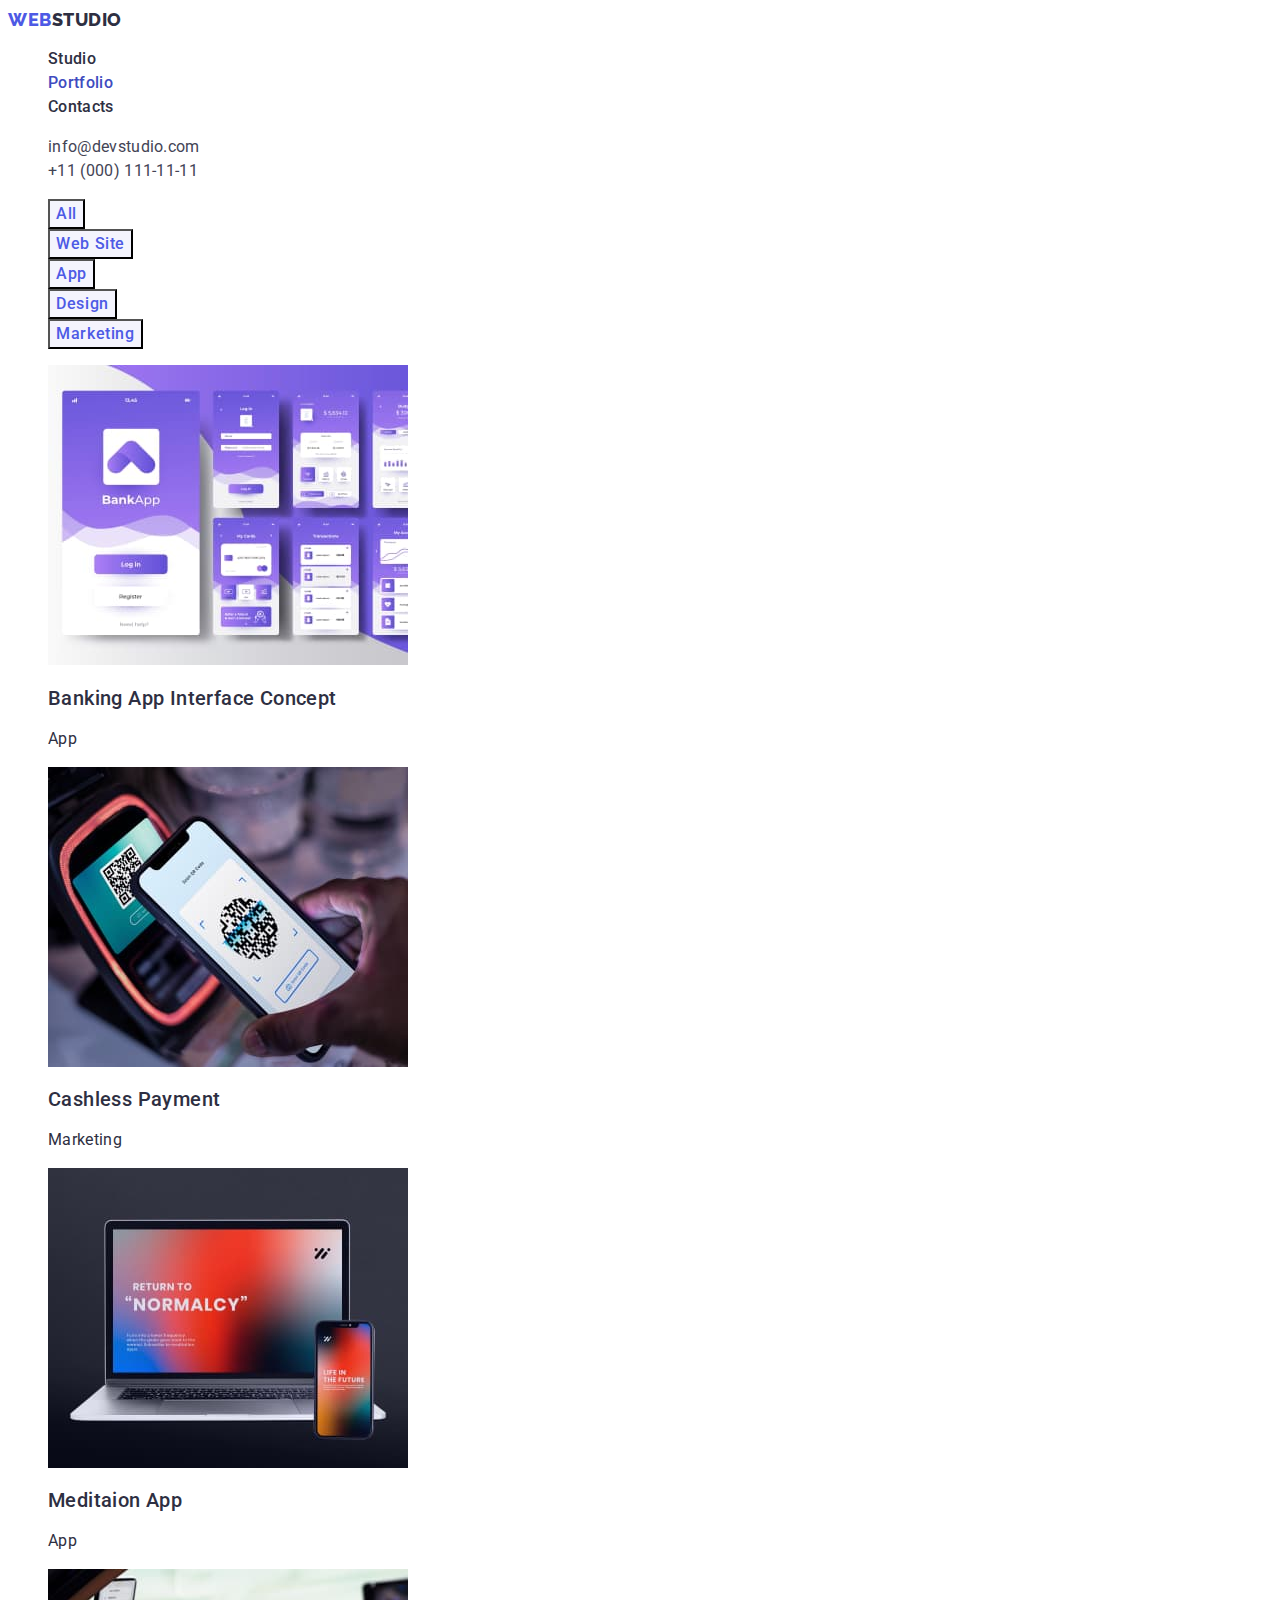
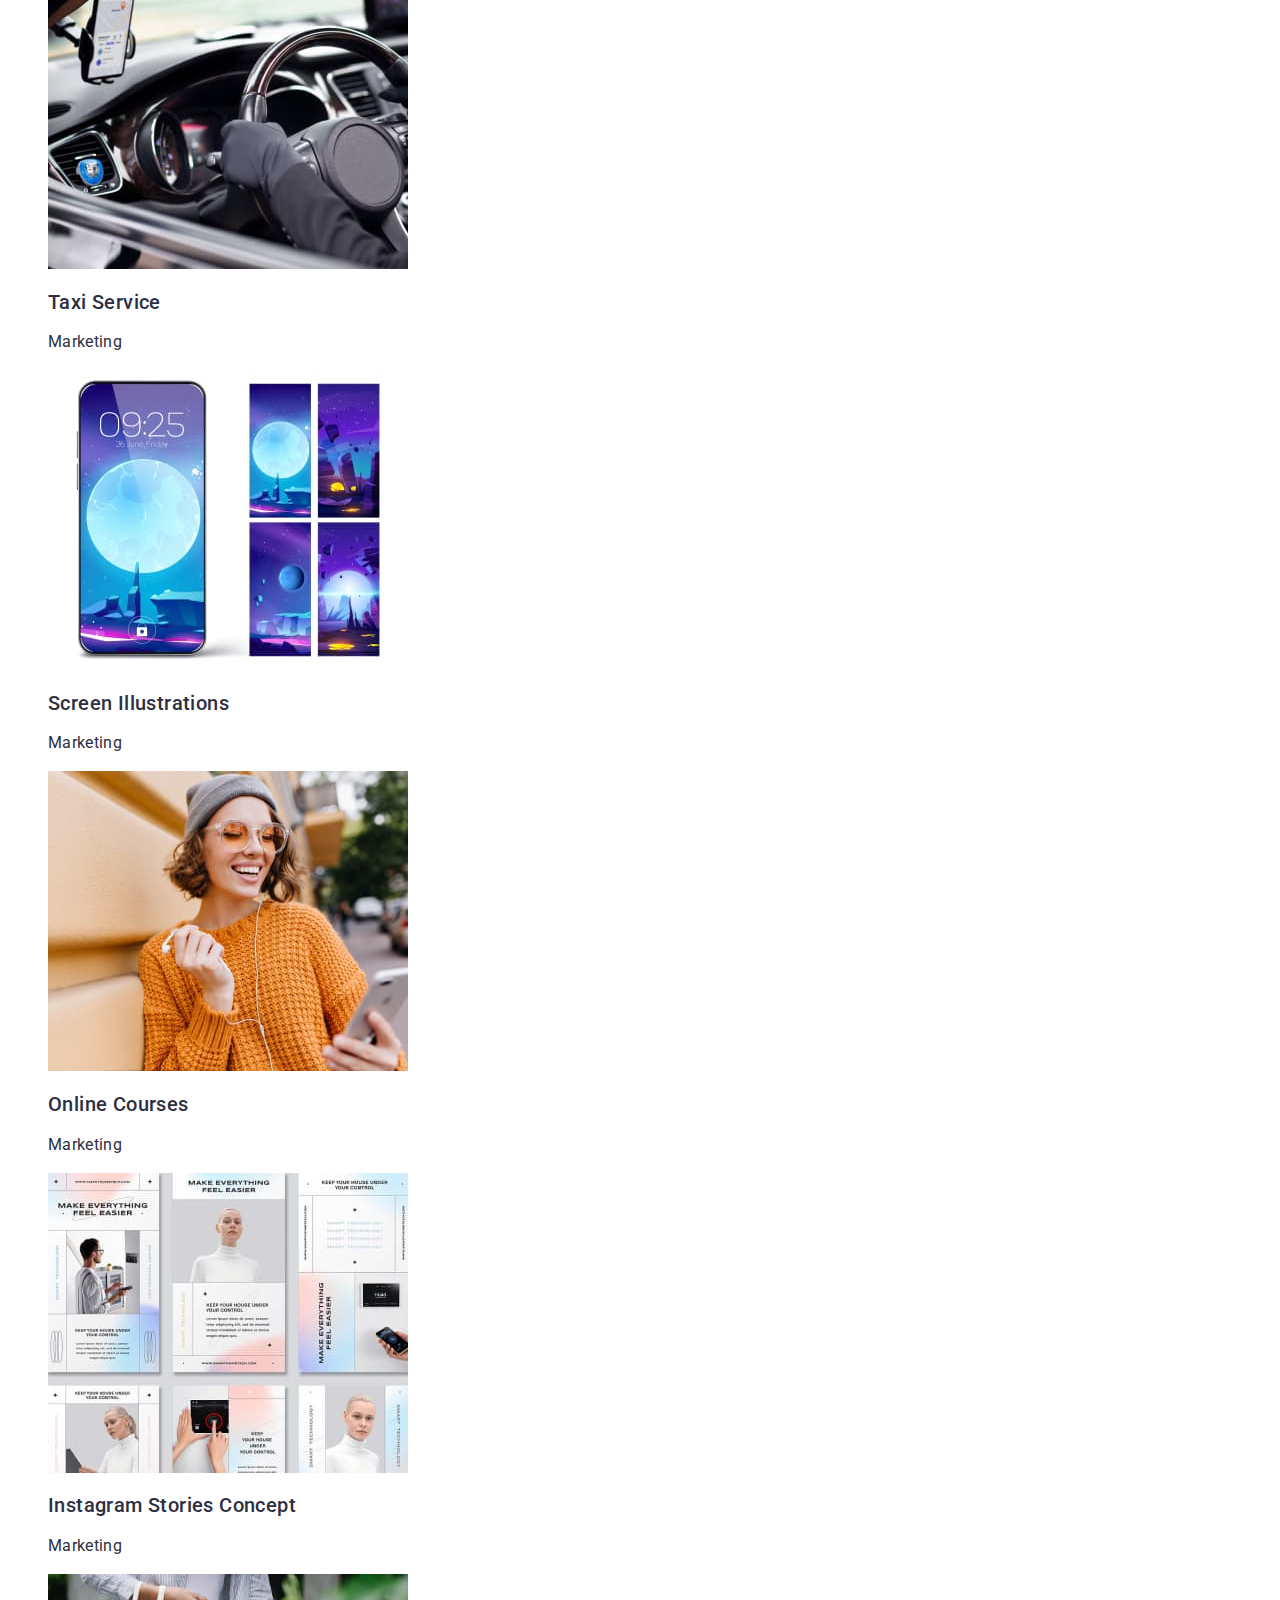
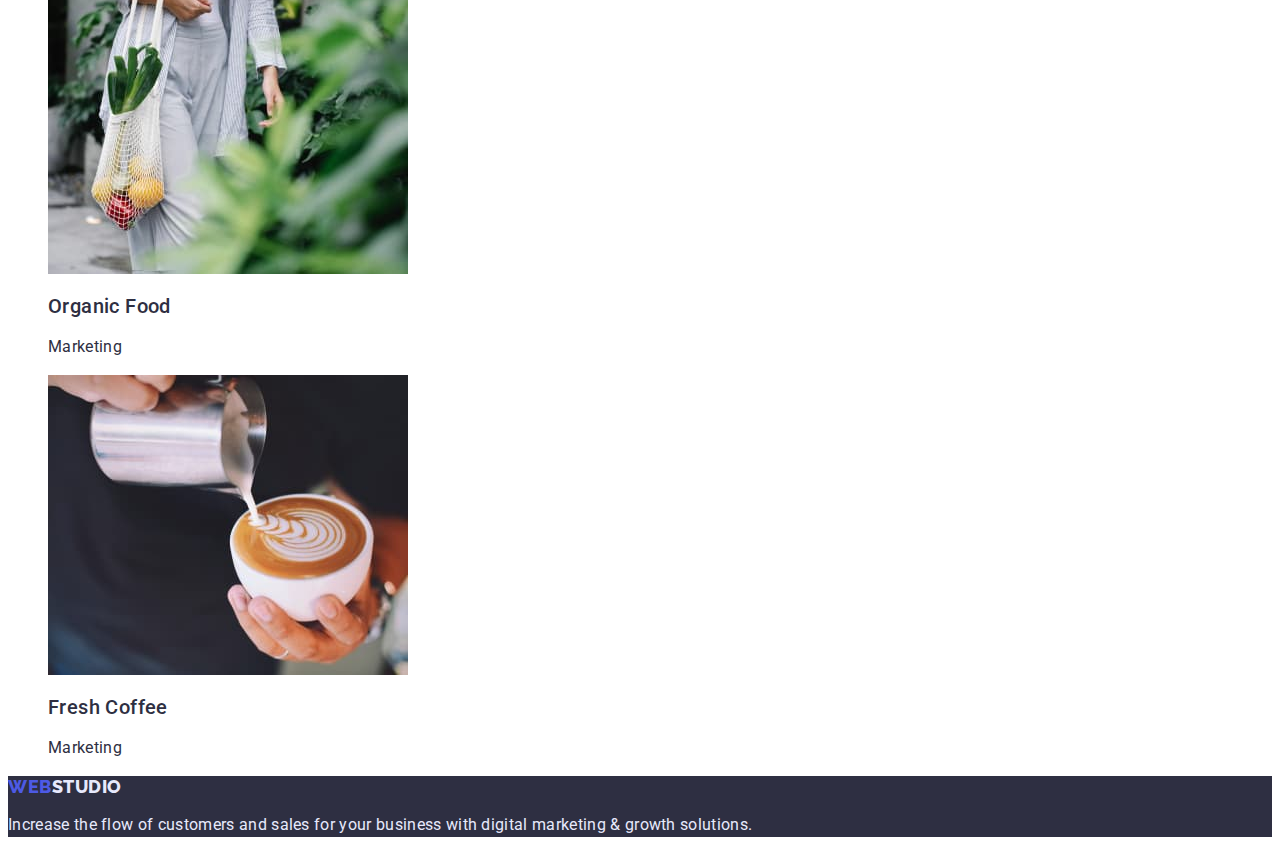
==== portfolio.html @ 44d32ed1 "Initial commit" ====
<!DOCTYPE html>
<html lang="en">
  <head>
    <meta charset="UTF-8" />
    <meta http-equiv="X-UA-Compatible" content="IE=edge" />
    <meta name="viewport" content="width=device-width, initial-scale=1.0" />
    <title>Portfolio</title>
    <link rel="preconnect" href="https://fonts.googleapis.com" />
    <link rel="preconnect" href="https://fonts.gstatic.com" crossorigin />
    <link
      href="https://fonts.googleapis.com/css2?family=Raleway:wght@800&family=Roboto:wght@400;500;700;900&display=swap"
      rel="stylesheet"
    />
    <link rel="stylesheet" href="./css/styles.css" />
  </head>
  <body>
    <header>
      <nav class="nav">
        <a href="./index.html" class="nav-logo"><span>Web</span>Studio</a>
        <ul class="list">
          <li>
            <a href="./index.html" class="nav-link">Studio</a>
          </li>
          <li>
            <a href="./portfolio.html" class="nav-link current">Portfolio</a>
          </li>
          <li>
            <a href="" class="nav-link">Contacts</a>
          </li>
        </ul>
      </nav>
      <address class="adress">
        <ul class="list">
          <li>
            <a href="mailto:info@devstudio.com" class="adress-link"
              >info@devstudio.com</a
            >
          </li>
          <li>
            <a href="tel:+110001111111" class="adress-link"
              >+11 (000) 111-11-11</a
            >
          </li>
        </ul>
      </address>
    </header>
    <main>
      <section class="section">
        <h1 class="visually-hidden">Work examples</h1>
        <ul class="list">
          <li>
            <button type="button" class="filter-btn">All</button>
          </li>
          <li>
            <button type="button" class="filter-btn">Web Site</button>
          </li>
          <li>
            <button type="button" class="filter-btn">App</button>
          </li>
          <li>
            <button type="button" class="filter-btn">Design</button>
          </li>
          <li>
            <button type="button" class="filter-btn">Marketing</button>
          </li>
        </ul>
        <ul class="list">
          <li>
            <img
              src="./images/img-one.jpg"
              alt="Banking App Interface Concept"
              width="360"
              height="300"
            />
            <h2 class="title">Banking App Interface Concept</h2>
            <p class="text">App</p>
          </li>
          <li>
            <img
              src="./images/img-two.jpg"
              alt="Cashless Payment"
              width="360"
              height="300"
            />
            <h2 class="title">Cashless Payment</h2>
            <p class="text">Marketing</p>
          </li>
          <li>
            <img
              src="./images/img-three.jpg"
              alt="Meditaion App"
              width="360"
              height="300"
            />
            <h2 class="title">Meditaion App</h2>
            <p class="text">App</p>
          </li>
          <li>
            <img
              src="./images/img-four.jpg"
              alt="Taxi Service"
              width="360"
              height="300"
            />
            <h2 class="title">Taxi Service</h2>
            <p class="text">Marketing</p>
          </li>
          <li>
            <img
              src="./images/img-five.jpg"
              alt="Screen Illustrations"
              width="360"
              height="300"
            />
            <h2 class="title">Screen Illustrations</h2>
            <p class="text">Marketing</p>
          </li>
          <li>
            <img
              src="./images/img-six.jpg"
              alt="Online Courses"
              width="360"
              height="300"
            />
            <h2 class="title">Online Courses</h2>
            <p class="text">Marketing</p>
          </li>
          <li>
            <img
              src="./images/img-seven.jpg"
              alt="Instagram Stories Concept"
              width="360"
              height="300"
            />
            <h2 class="title">Instagram Stories Concept</h2>
            <p class="text">Marketing</p>
          </li>
          <li>
            <img
              src="./images/img-eight.jpg"
              alt="Organic Food"
              width="360"
              height="300"
            />
            <h2 class="title">Organic Food</h2>
            <p class="text">Marketing</p>
          </li>
          <li>
            <img
              src="./images/img-nine.jpg"
              alt="Fresh Coffee"
              width="360"
              height="300"
            />
            <h2 class="title">Fresh Coffee</h2>
            <p class="text">Marketing</p>
          </li>
        </ul>
      </section>
    </main>
    <footer class="footer">
      <a href="./index.html" class="footer-logo"><span>Web</span>Studio</a>
      <p class="footer-text">
        Increase the flow of customers and sales for your business with digital
        marketing & growth solutions.
      </p>
    </footer>
  </body>
</html>
---- css/styles.css ----
/* Portfolio */


:root {
    --primary-text-color: #2E2F42;
    --secondary-text-color:#434455;
    --active-color: #404BBF; 
    --bg-btn-color: #4D5AE5;
    --bg-pages-color: #FFFFFF;
    --section-color: #2E2F42;
    --secondary-section-color: #F4F4FD;
    --footer-text-color:#E7E9FC;
    --btn-text-color:#FFFFFF;
    --hero-text-color: #FFFFFF;
    --btns-bg-color: #F4F4FD;
}

body {
    background-color: #ffffff;
    color: var(--primary-text-color);
    font-family: 'Roboto', sans-serif;
}

.list {
    list-style: none;
}

/* Site nav */
.nav-logo {
    color: var(--primary-text-color);
    font-family: 'Raleway', sans-serif, cursive;
    font-weight: 800;
    font-size: 18px;
    line-height: 1.3;
    letter-spacing: 0.03em;
    text-transform: uppercase;
    text-decoration: none;
}
.nav-logo span {
    color: var(--bg-btn-color);
}

.nav-link {
    color: var(--primary-text-color);
    font-weight: 500;
    font-size: 16px;
    line-height: 1.5;
    letter-spacing: 0.02em;
    text-decoration: none;
    }

.nav-link:hover,
.nav-link:focus,
.nav-link.current {
  color: var(--active-color);
}

.adress {
    font-style: normal;
}
.adress-link {
    color: var(--secondary-text-color);
    font-size: 16px;
    line-height: 1.5;
    letter-spacing: 0.02em;
    text-decoration: none;
}
.adress-link:hover,
.adress-link:focus {
    color: var(--active-color);
}

.visually-hidden {
   position: absolute;
   white-space: nowrap;
   width: 1px;
   height: 1px;
   overflow: hidden;
   border: 0;
   padding: 0;
   clip: rect(0 0 0 0);
   clip-path: inset(50%);
   margin: -1px;
}
/* Buttons */


.filter-btn {
    background: var(--btns-bg-color);
    font-family: inherit;
    font-weight: 500;
    font-size: 16px;
    line-height: 1.5;
    letter-spacing: 0.04em;
}

.section .filter-btn {
    color: var(--bg-btn-color);
    cursor: pointer;
}
.filter-btn:hover,
.filter-btn:focus {
    color: var(--bg-pages-color);
    background-color: var(--active-color);
}

/* Examples */
.text {
    font-size: 16px;
    line-height: 1.5;
    letter-spacing: 0.02em;
}


.section .title {
    color: var(--primary-text-color); 
    font-weight: 500;
    font-size: 20px;
    line-height: 1.2;
    letter-spacing: 0.02em;
}

/* Footer */
.footer {
    background: var(--primary-text-color);
}
.footer-text {
    color: var(--footer-text-color);
    font-size: 16px;
    line-height: 1.5;
    letter-spacing: 0.02em;
}
.footer-logo {
    color: var(--footer-text-color);
    font-family: 'Raleway', sans-serif, cursive;
    font-weight: 800;
    font-size: 18px;
    line-height: 1.17;
    letter-spacing: 0.03em;
    text-transform: uppercase;
    text-decoration: none;
}
.footer-logo span {
    color: var(--bg-btn-color);
}

/* Studio Page */

.hero {
    background: var(--primary-text-color);
}
.hero-title {
    color: var(--hero-text-color);
    font-size: 56px;
    line-height: 1.07;
    text-align: center;
    letter-spacing: 0.02em;
}
.hero-btn {
    cursor: pointer;
    color: var(--btn-text-color);
    background: var(--bg-btn-color);
    font-family: inherit;
    font-weight: 500;
    font-size: 16px;
    line-height: 1.5;
    letter-spacing: 0.04em;
}
.hero-btn:hover,
.hero-btn:focus {
    color: var(--btn-text-color);
    background: var(--active-color);
}
.advantages-title {
    color: var(--primary-text-color);
    font-weight: 500;
    font-size: 20px;
     line-height: 1.2;
    letter-spacing: 0.02em;
}
.advantages-text {
    color: var(--secondary-text-color);
    font-size: 16px;
    line-height: 1.5;
    letter-spacing: 0.02em;
}
.examples-title {
    color: var(--primary-text-color);
    font-weight: 700;
    font-size: 36px;
    line-height: 1.1;
    text-align: center;
    text-transform: capitalize;
    letter-spacing: 0.02em;
}

.team {
    color: var(--primary-text-color);
    background: var(--secondary-section-color);
}
.team-card {
    background-color: var(--bg-pages-color);
}
.team-title {
    color: var(--primary-text-color);
    font-size: 36px;
    line-height: 1.1;
    text-align: center;
    text-transform: capitalize;
    letter-spacing: 0.02em;

}
.team-member {
    color: var(--primary-text-color);
    font-weight: 500;
    font-size: 20px;
    line-height: 1.2;
    letter-spacing: 0.02em;
}
.team-job {
    color: var(--secondary-text-color);
    font-size: 16px;
    line-height: 1.5;
    letter-spacing: 0.02em;
}
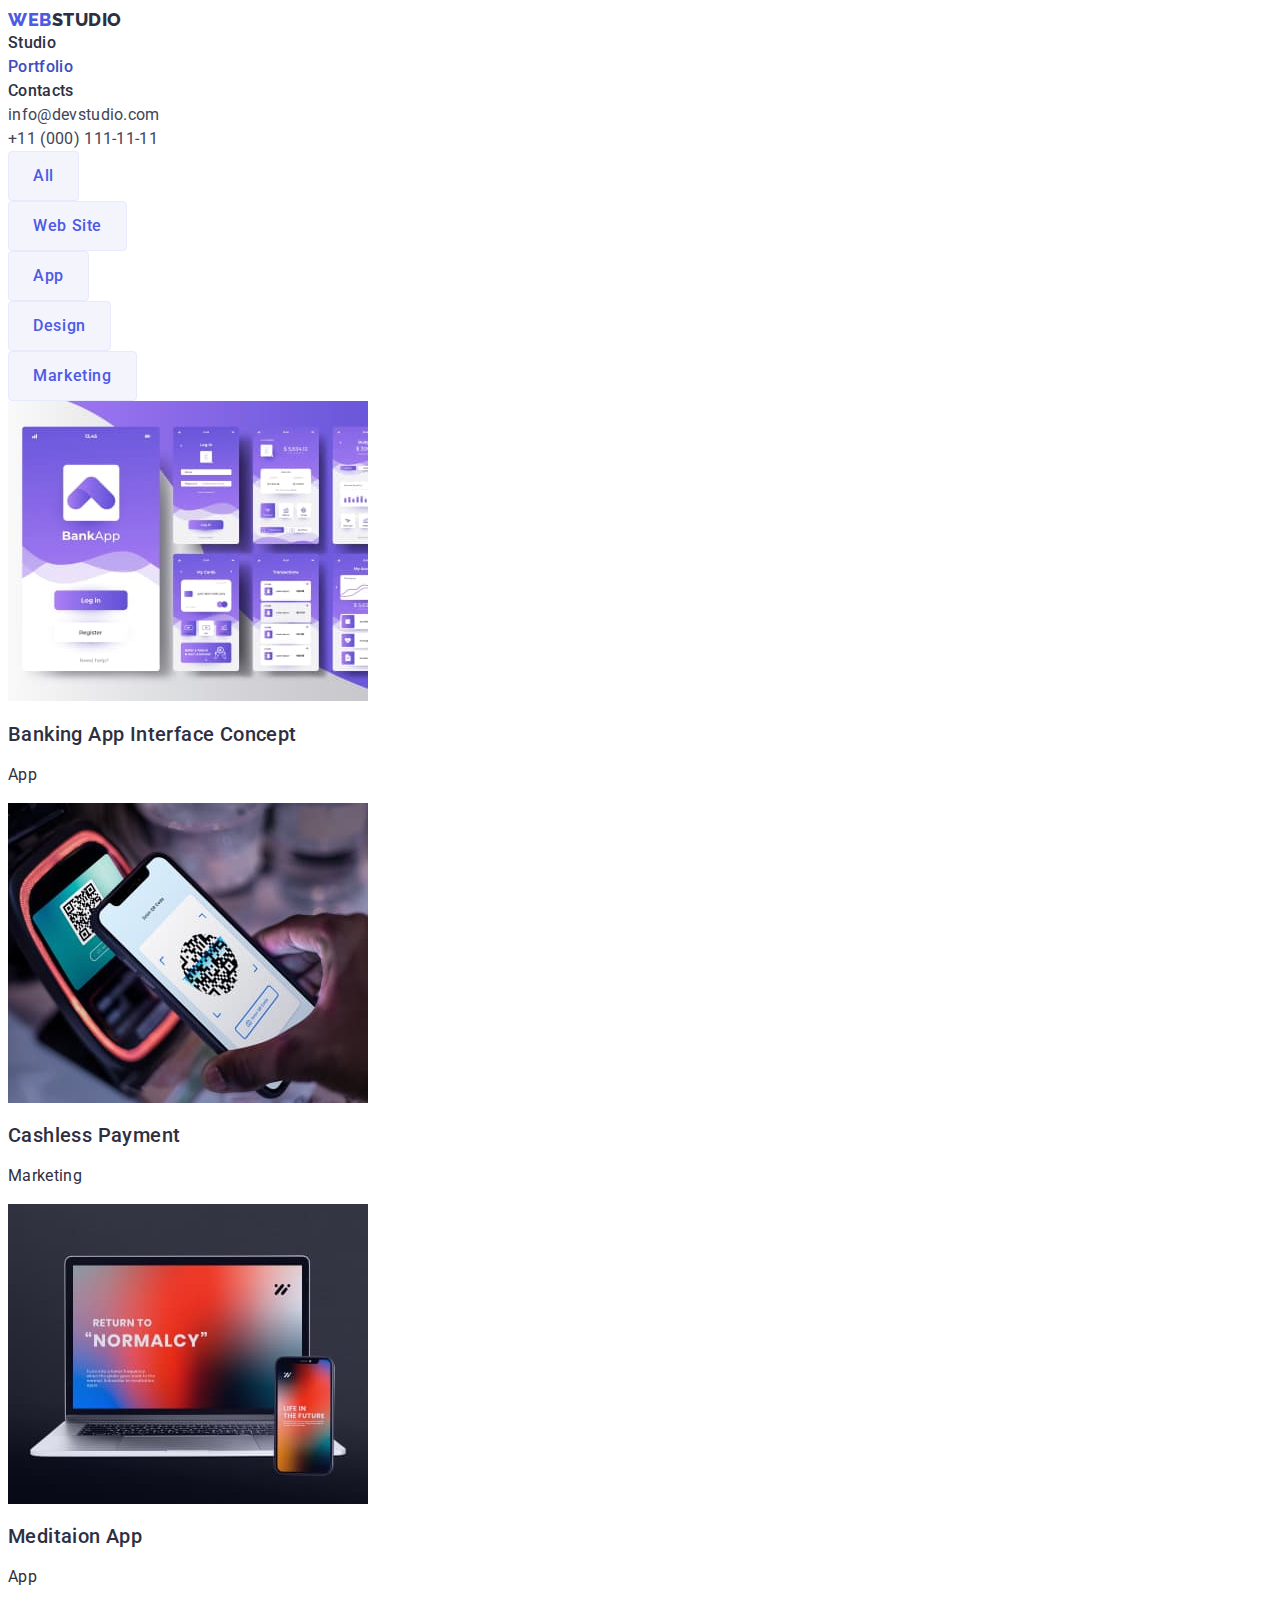
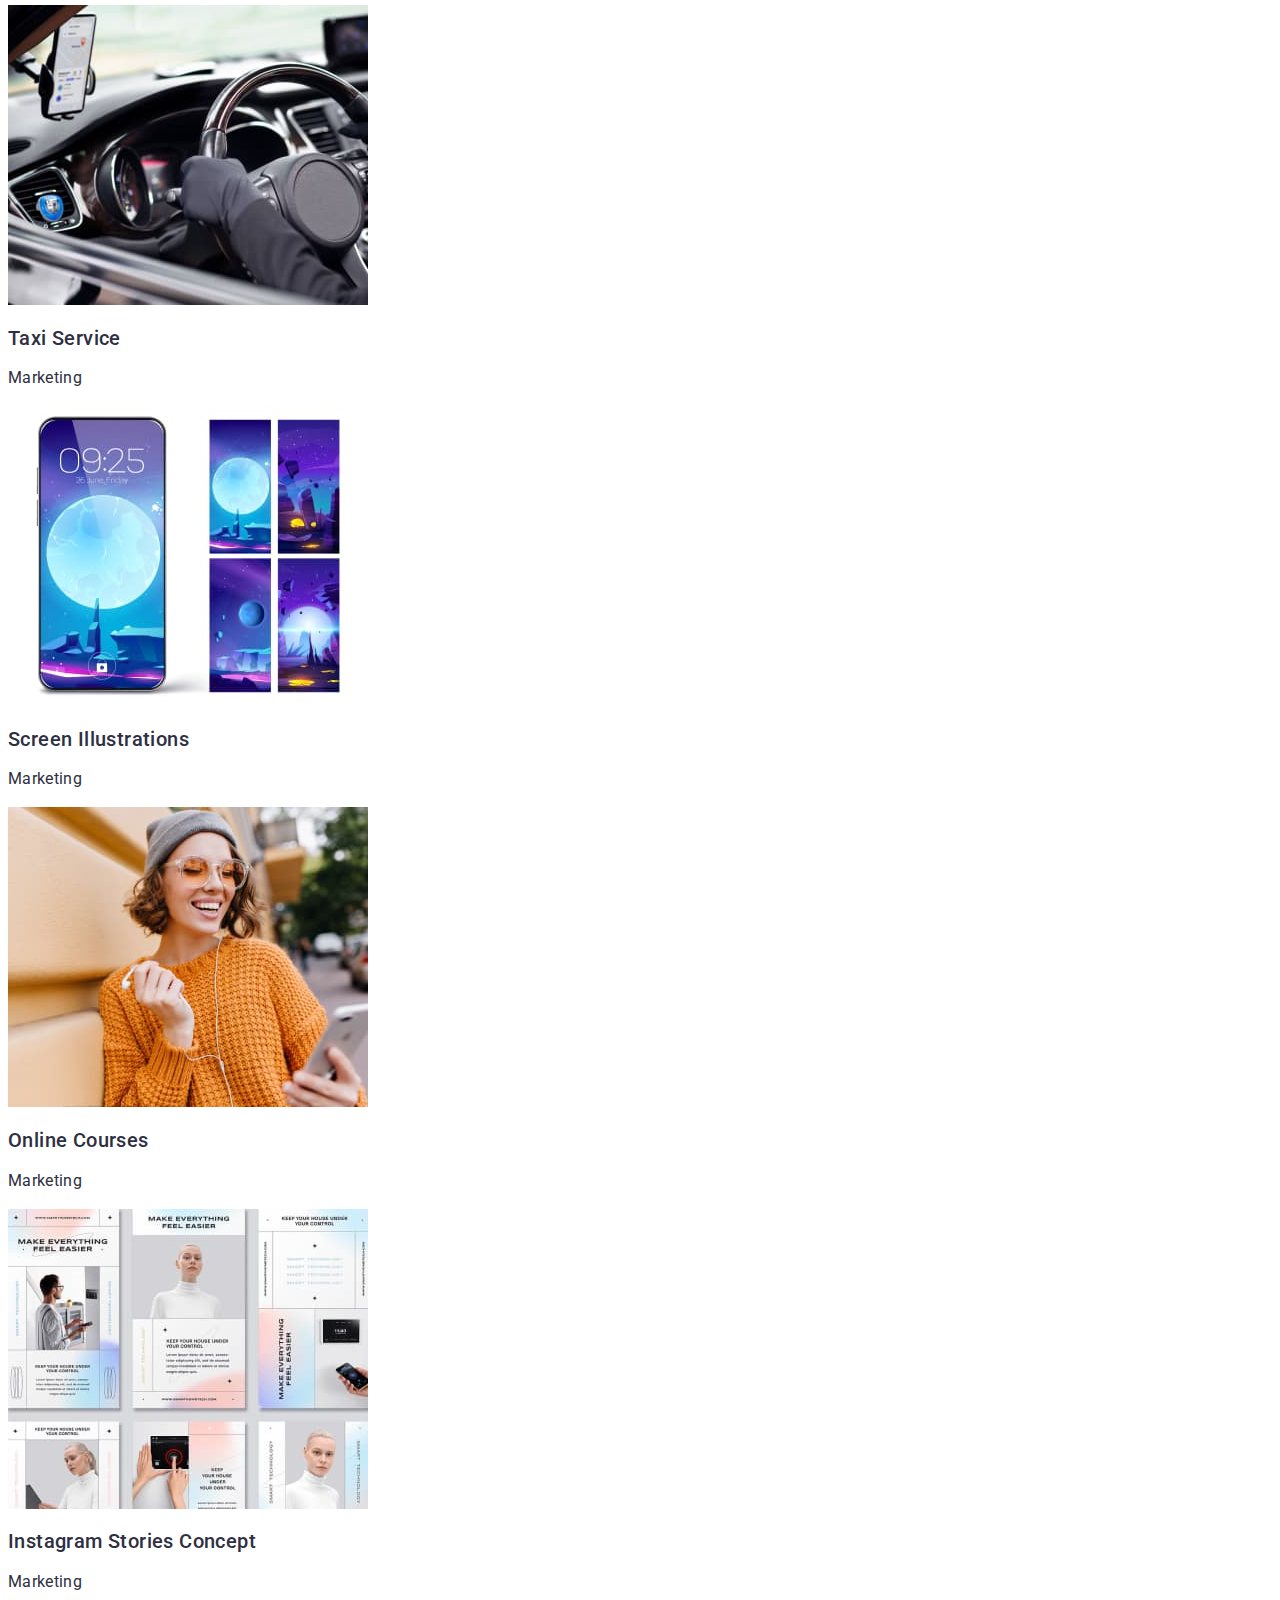
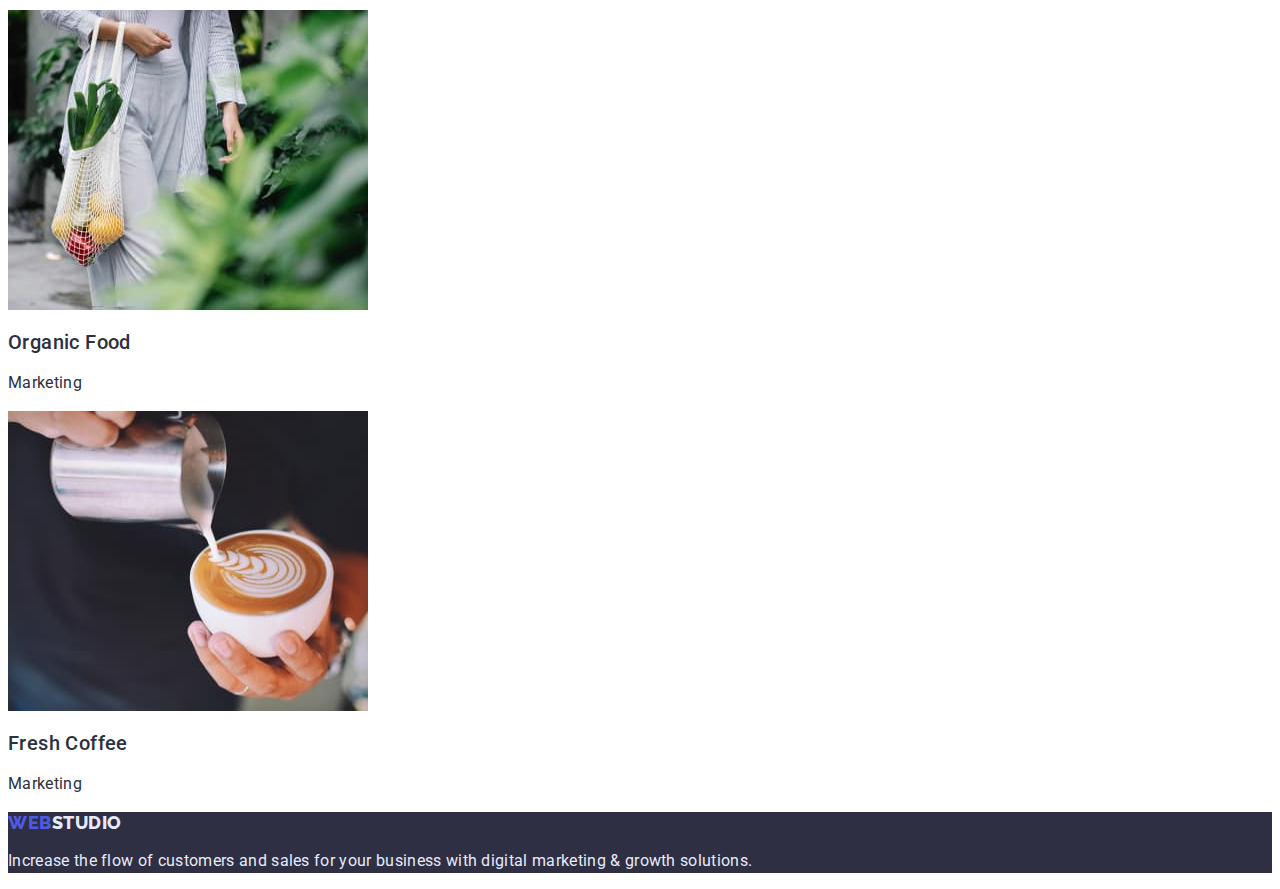
==== commit 75cfd9a7: "Update-1 portfolio.html" ====
--- a/portfolio.html
+++ b/portfolio.html
@@ -10,6 +10,13 @@
     <link
       href="https://fonts.googleapis.com/css2?family=Raleway:wght@800&family=Roboto:wght@400;500;700;900&display=swap"
       rel="stylesheet"
+    />
+    <link
+      rel="stylesheet"
+      href="https://cdnjs.cloudflare.com/ajax/libs/modern-normalize/1.1.0/modern-normalize.min.css"
+      integrity="sha512-wpPYUAdjBVSE4KJnH1VR1HeZfpl1ub8YT/NKx4PuQ5NmX2tKuGu6U/JRp5y+Y8XG2tV+wKQpNHVUX03MfMFn9Q=="
+      crossorigin="anonymous"
+      referrerpolicy="no-referrer"
     />
     <link rel="stylesheet" href="./css/styles.css" />
   </head>
--- a/css/styles.css
+++ b/css/styles.css
@@ -23,10 +23,13 @@
 }
 
 .list {
+    padding: 0;
+    margin: 0;
     list-style: none;
 }
 
 /* Site nav */
+
 .nav-logo {
     color: var(--primary-text-color);
     font-family: 'Raleway', sans-serif, cursive;
@@ -93,6 +96,12 @@
     font-size: 16px;
     line-height: 1.5;
     letter-spacing: 0.04em;
+
+    display: inline-block;
+    padding: 12px 24px;
+    border: 1px solid #E7E9FC;
+    border-radius: 4px;
+    vertical-align: middle;
 }
 
 .section .filter-btn {
@@ -148,9 +157,16 @@
 /* Studio Page */
 
 .hero {
+    text-align: center;
+    margin-bottom: 120px;
+    
     background: var(--primary-text-color);
 }
 .hero-title {
+    margin-top: 0;
+    margin-bottom: 0;
+    margin-bottom: 48px;
+
     color: var(--hero-text-color);
     font-size: 56px;
     line-height: 1.07;
@@ -166,13 +182,32 @@
     font-size: 16px;
     line-height: 1.5;
     letter-spacing: 0.04em;
+
+    display: inline-block;
+    padding: 16px 32px;
+    margin-bottom: 188px;
+    border: 3px solid #4D5AE5;
+    border-radius: 4px;
 }
 .hero-btn:hover,
 .hero-btn:focus {
     color: var(--btn-text-color);
     background: var(--active-color);
 }
+
+.advantages {
+    margin-top: 0;
+    margin-bottom: 0; 
+}
+
+.container-one {
+    margin-bottom: 120px;
+}
+
 .advantages-title {
+
+    margin-top: 0;
+
     color: var(--primary-text-color);
     font-weight: 500;
     font-size: 20px;
@@ -180,12 +215,26 @@
     letter-spacing: 0.02em;
 }
 .advantages-text {
+
+    margin-top: 0;
+
     color: var(--secondary-text-color);
     font-size: 16px;
     line-height: 1.5;
     letter-spacing: 0.02em;
 }
+
+.container-two {
+    margin-bottom: 120px;
+}
+
+
+
 .examples-title {
+
+    margin-top: 0;
+    margin-bottom: 72px;
+
     color: var(--primary-text-color);
     font-weight: 700;
     font-size: 36px;
@@ -195,7 +244,15 @@
     letter-spacing: 0.02em;
 }
 
+
+.container-three {
+  
+}
+
 .team {
+    margin-top: 0;
+    margin-bottom: 120px;
+
     color: var(--primary-text-color);
     background: var(--secondary-section-color);
 }
@@ -203,6 +260,10 @@
     background-color: var(--bg-pages-color);
 }
 .team-title {
+
+    margin-top: 0;
+    margin-bottom: 72px;
+
     color: var(--primary-text-color);
     font-size: 36px;
     line-height: 1.1;
@@ -212,6 +273,10 @@
 
 }
 .team-member {
+
+    margin-top: 0;
+    margin-bottom: 8px;
+
     color: var(--primary-text-color);
     font-weight: 500;
     font-size: 20px;
@@ -219,6 +284,10 @@
     letter-spacing: 0.02em;
 }
 .team-job {
+
+    margin-top: 0;
+    margin-bottom: 8px;
+
     color: var(--secondary-text-color);
     font-size: 16px;
     line-height: 1.5;
@@ -227,4 +296,3 @@
 
 
 
-
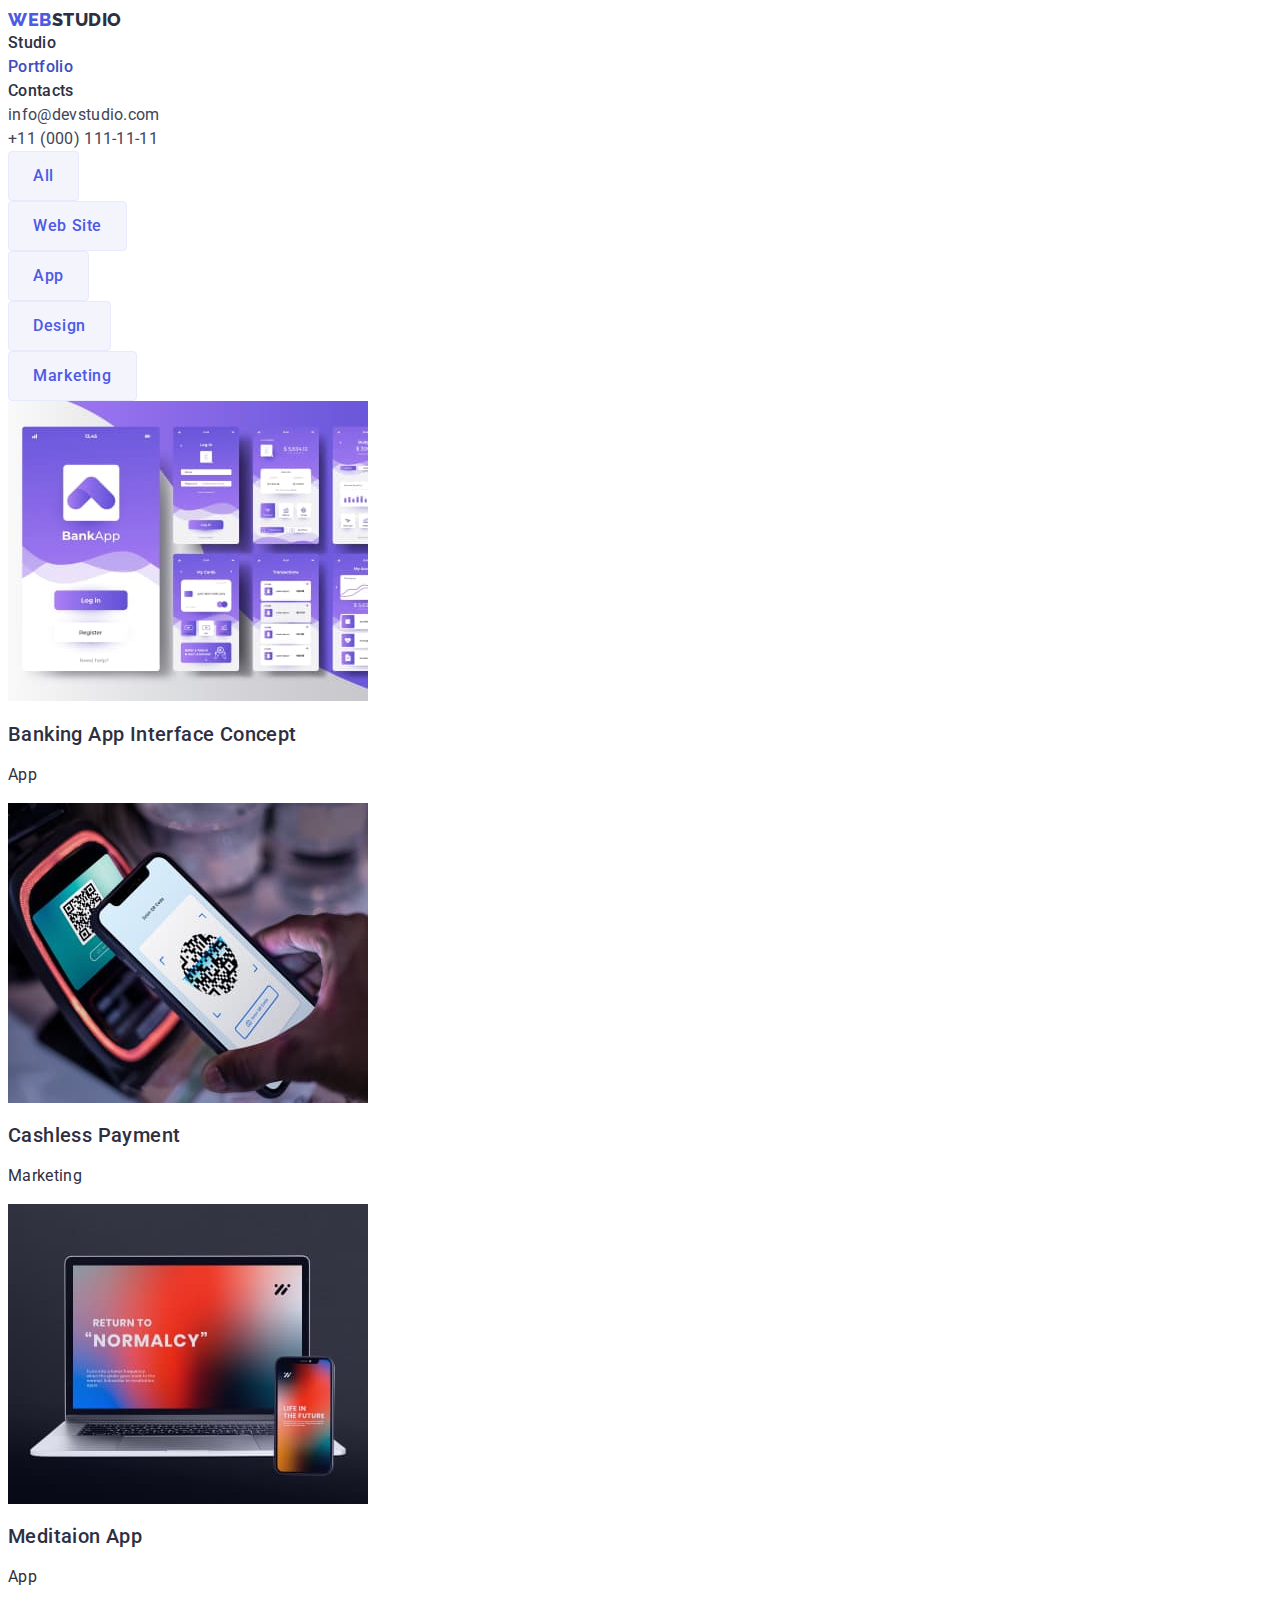
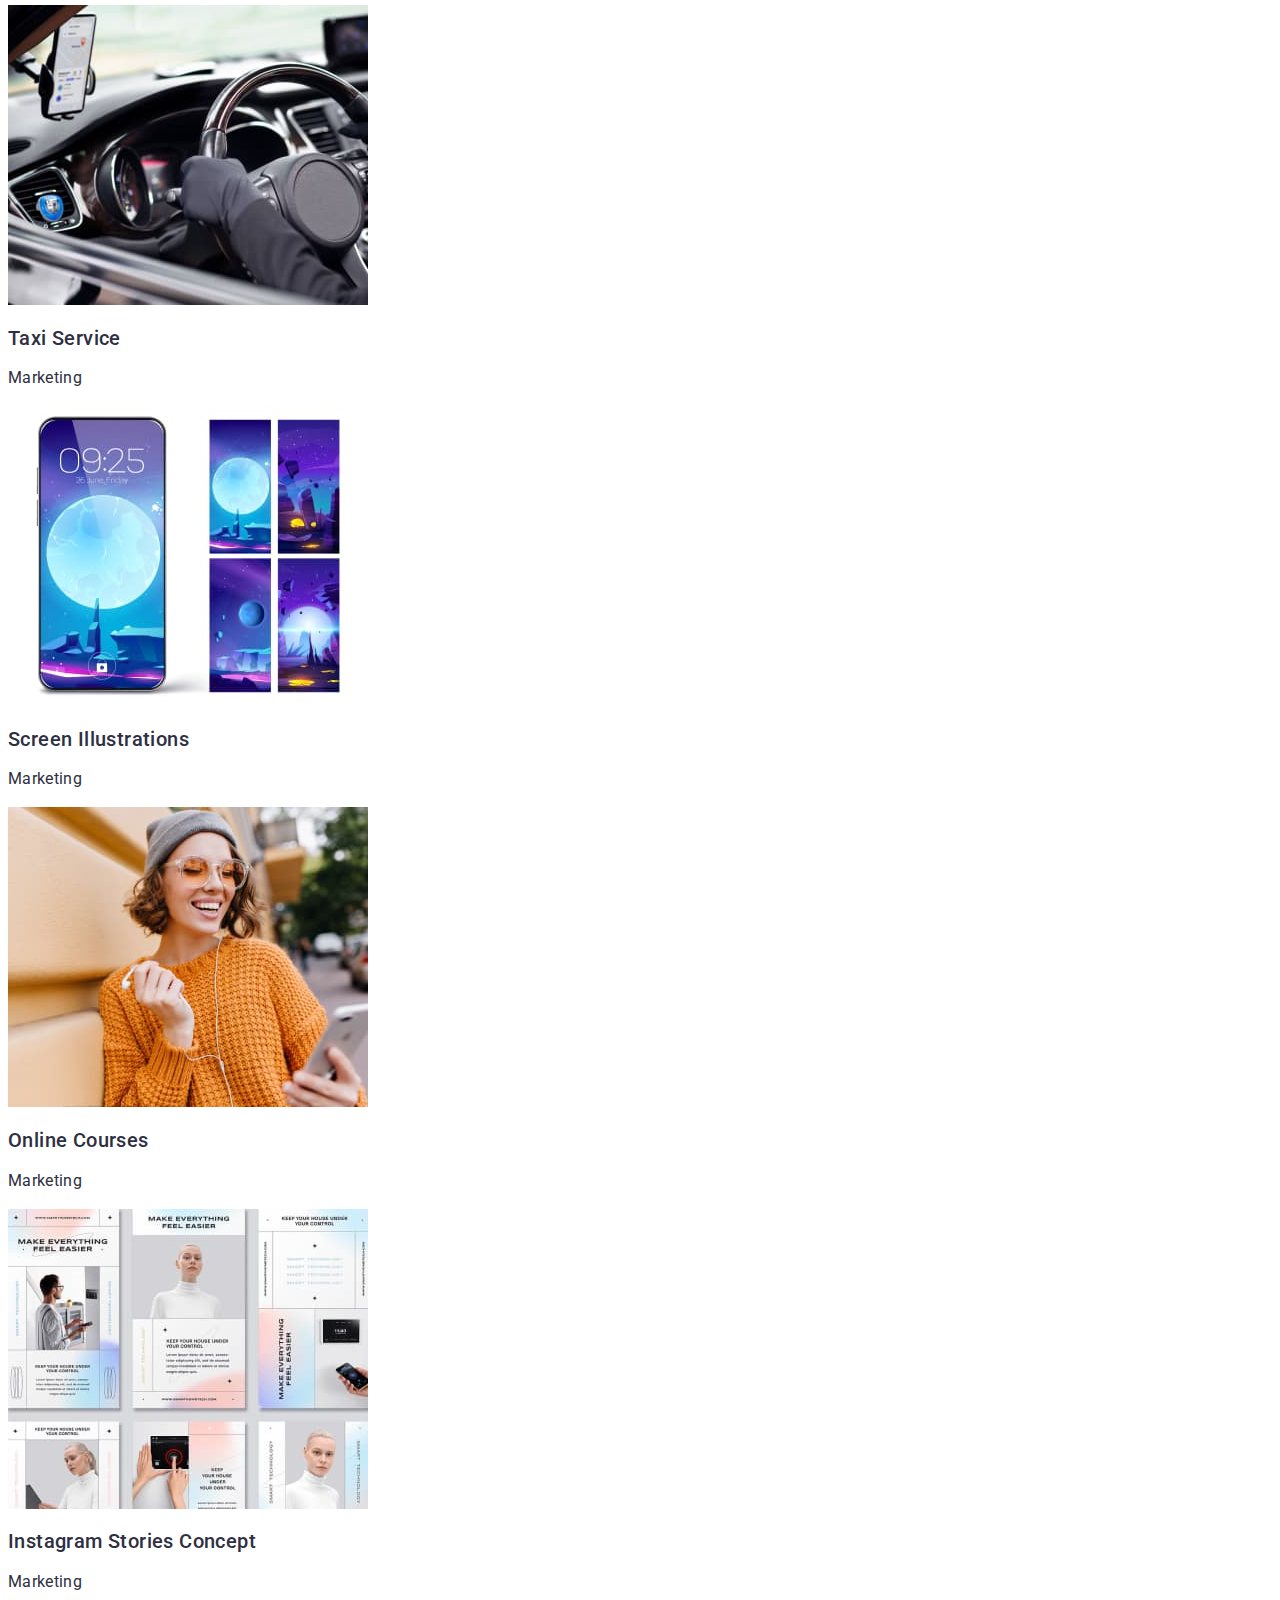
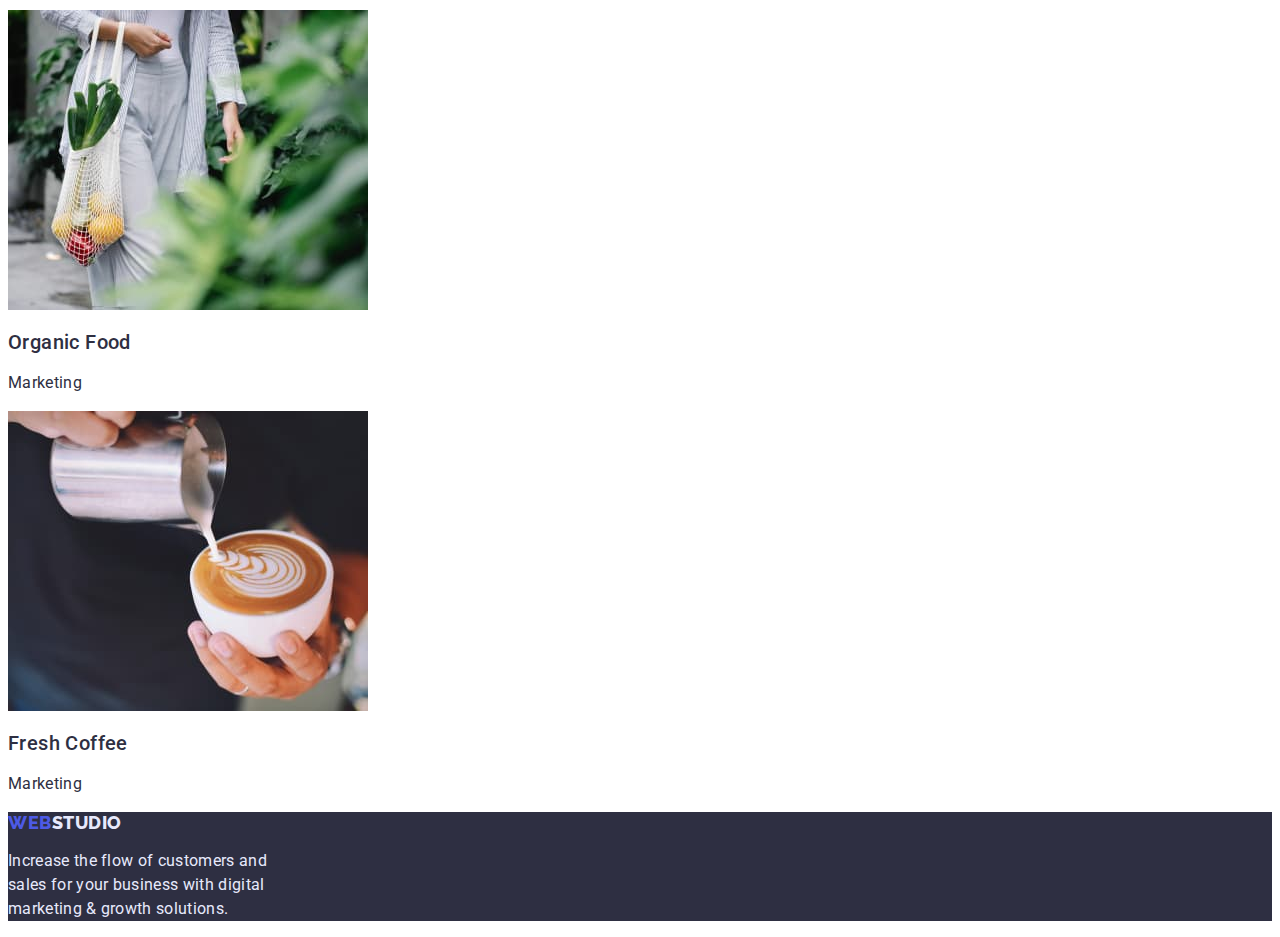
==== commit 5ccfe609: "Update-2 portfolio.html" ====
--- a/portfolio.html
+++ b/portfolio.html
@@ -21,7 +21,7 @@
     <link rel="stylesheet" href="./css/styles.css" />
   </head>
   <body>
-    <header>
+    <header class="header container">
       <nav class="nav">
         <a href="./index.html" class="nav-logo"><span>Web</span>Studio</a>
         <ul class="list">
@@ -53,124 +53,147 @@
     </header>
     <main>
       <section class="section">
-        <h1 class="visually-hidden">Work examples</h1>
-        <ul class="list">
-          <li>
-            <button type="button" class="filter-btn">All</button>
-          </li>
-          <li>
-            <button type="button" class="filter-btn">Web Site</button>
-          </li>
-          <li>
-            <button type="button" class="filter-btn">App</button>
-          </li>
-          <li>
-            <button type="button" class="filter-btn">Design</button>
-          </li>
-          <li>
-            <button type="button" class="filter-btn">Marketing</button>
-          </li>
-        </ul>
-        <ul class="list">
-          <li>
-            <img
-              src="./images/img-one.jpg"
-              alt="Banking App Interface Concept"
-              width="360"
-              height="300"
-            />
-            <h2 class="title">Banking App Interface Concept</h2>
-            <p class="text">App</p>
-          </li>
-          <li>
-            <img
-              src="./images/img-two.jpg"
-              alt="Cashless Payment"
-              width="360"
-              height="300"
-            />
-            <h2 class="title">Cashless Payment</h2>
-            <p class="text">Marketing</p>
-          </li>
-          <li>
-            <img
-              src="./images/img-three.jpg"
-              alt="Meditaion App"
-              width="360"
-              height="300"
-            />
-            <h2 class="title">Meditaion App</h2>
-            <p class="text">App</p>
-          </li>
-          <li>
-            <img
-              src="./images/img-four.jpg"
-              alt="Taxi Service"
-              width="360"
-              height="300"
-            />
-            <h2 class="title">Taxi Service</h2>
-            <p class="text">Marketing</p>
-          </li>
-          <li>
-            <img
-              src="./images/img-five.jpg"
-              alt="Screen Illustrations"
-              width="360"
-              height="300"
-            />
-            <h2 class="title">Screen Illustrations</h2>
-            <p class="text">Marketing</p>
-          </li>
-          <li>
-            <img
-              src="./images/img-six.jpg"
-              alt="Online Courses"
-              width="360"
-              height="300"
-            />
-            <h2 class="title">Online Courses</h2>
-            <p class="text">Marketing</p>
-          </li>
-          <li>
-            <img
-              src="./images/img-seven.jpg"
-              alt="Instagram Stories Concept"
-              width="360"
-              height="300"
-            />
-            <h2 class="title">Instagram Stories Concept</h2>
-            <p class="text">Marketing</p>
-          </li>
-          <li>
-            <img
-              src="./images/img-eight.jpg"
-              alt="Organic Food"
-              width="360"
-              height="300"
-            />
-            <h2 class="title">Organic Food</h2>
-            <p class="text">Marketing</p>
-          </li>
-          <li>
-            <img
-              src="./images/img-nine.jpg"
-              alt="Fresh Coffee"
-              width="360"
-              height="300"
-            />
-            <h2 class="title">Fresh Coffee</h2>
-            <p class="text">Marketing</p>
-          </li>
-        </ul>
+        <div class="container-portfolio">
+          <h1 class="visually-hidden">Work examples</h1>
+          <ul class="list">
+            <li>
+              <button type="button" class="filter-btn">All</button>
+            </li>
+            <li>
+              <button type="button" class="filter-btn">Web Site</button>
+            </li>
+            <li>
+              <button type="button" class="filter-btn">App</button>
+            </li>
+            <li>
+              <button type="button" class="filter-btn">Design</button>
+            </li>
+            <li>
+              <button type="button" class="filter-btn">Marketing</button>
+            </li>
+          </ul>
+          <ul class="list">
+            <li>
+              <img
+                src="./images/img-one.jpg"
+                alt="Banking App Interface Concept"
+                width="360"
+                height="300"
+              />
+              <div class="card-bottom">
+                <h2 class="title">Banking App Interface Concept</h2>
+                <p class="text">App</p>
+              </div>
+            </li>
+            <li>
+              <img
+                src="./images/img-two.jpg"
+                alt="Cashless Payment"
+                width="360"
+                height="300"
+              />
+              <div class="card-bottom">
+                <h2 class="title">Cashless Payment</h2>
+                <p class="text">Marketing</p>
+              </div>
+            </li>
+            <li>
+              <img
+                src="./images/img-three.jpg"
+                alt="Meditaion App"
+                width="360"
+                height="300"
+              />
+              <div class="card-bottom">
+                <h2 class="title">Meditaion App</h2>
+                <p class="text">App</p>
+              </div>
+            </li>
+            <li>
+              <img
+                src="./images/img-four.jpg"
+                alt="Taxi Service"
+                width="360"
+                height="300"
+              />
+              <div class="card-bottom">
+                <h2 class="title">Taxi Service</h2>
+                <p class="text">Marketing</p>
+              </div>
+            </li>
+            <li>
+              <img
+                src="./images/img-five.jpg"
+                alt="Screen Illustrations"
+                width="360"
+                height="300"
+              />
+              <div class="card-bottom">
+                <h2 class="title">Screen Illustrations</h2>
+                <p class="text">Marketing</p>
+              </div>
+            </li>
+            <li>
+              <img
+                src="./images/img-six.jpg"
+                alt="Online Courses"
+                width="360"
+                height="300"
+              />
+              <div class="card-bottom">
+                <h2 class="title">Online Courses</h2>
+                <p class="text">Marketing</p>
+              </div>
+            </li>
+            <li>
+              <img
+                src="./images/img-seven.jpg"
+                alt="Instagram Stories Concept"
+                width="360"
+                height="300"
+              />
+              <div class="card-bottom">
+                <h2 class="title">Instagram Stories Concept</h2>
+                <p class="text">Marketing</p>
+              </div>
+            </li>
+            <li>
+              <img
+                src="./images/img-eight.jpg"
+                alt="Organic Food"
+                width="360"
+                height="300"
+              />
+              <div class="card-bottom">
+                <h2 class="title">Organic Food</h2>
+                <p class="text">Marketing</p>
+              </div>
+            </li>
+            <li>
+              <img
+                src="./images/img-nine.jpg"
+                alt="Fresh Coffee"
+                width="360"
+                height="300"
+              />
+              <div class="card-bottom">
+                <h2 class="title">Fresh Coffee</h2>
+                <p class="text">Marketing</p>
+              </div>
+            </li>
+          </ul>
+        </div>
       </section>
     </main>
     <footer class="footer">
-      <a href="./index.html" class="footer-logo"><span>Web</span>Studio</a>
-      <p class="footer-text">
-        Increase the flow of customers and sales for your business with digital
-        marketing & growth solutions.
-      </p>
+      <div class="container-footer">
+        <a href="./index.html" class="footer-logo"><span>Web</span>Studio</a>
+        <p class="footer-text">
+          Increase the flow of customers and <br />
+          sales for your business with digital <br />
+          marketing & growth solutions.
+        </p>
+      </div>
     </footer>
   </body>
 </html>
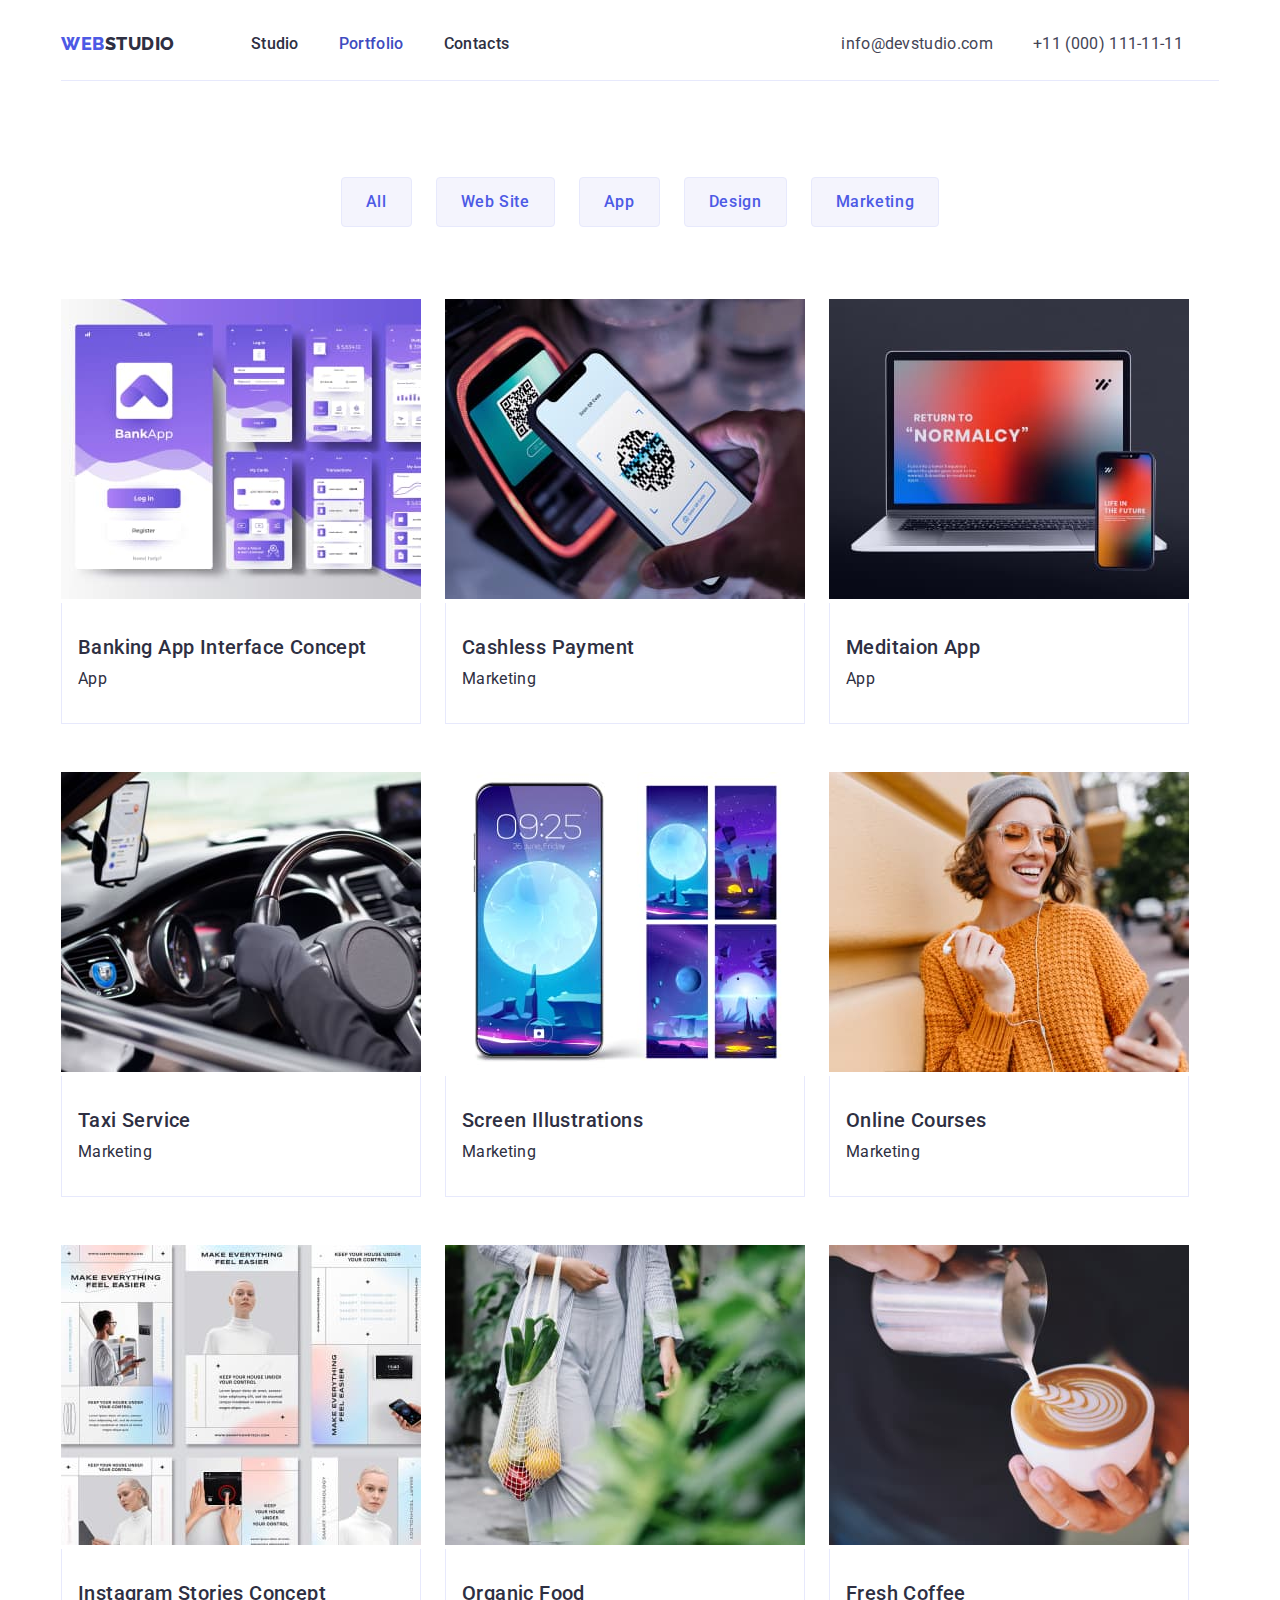
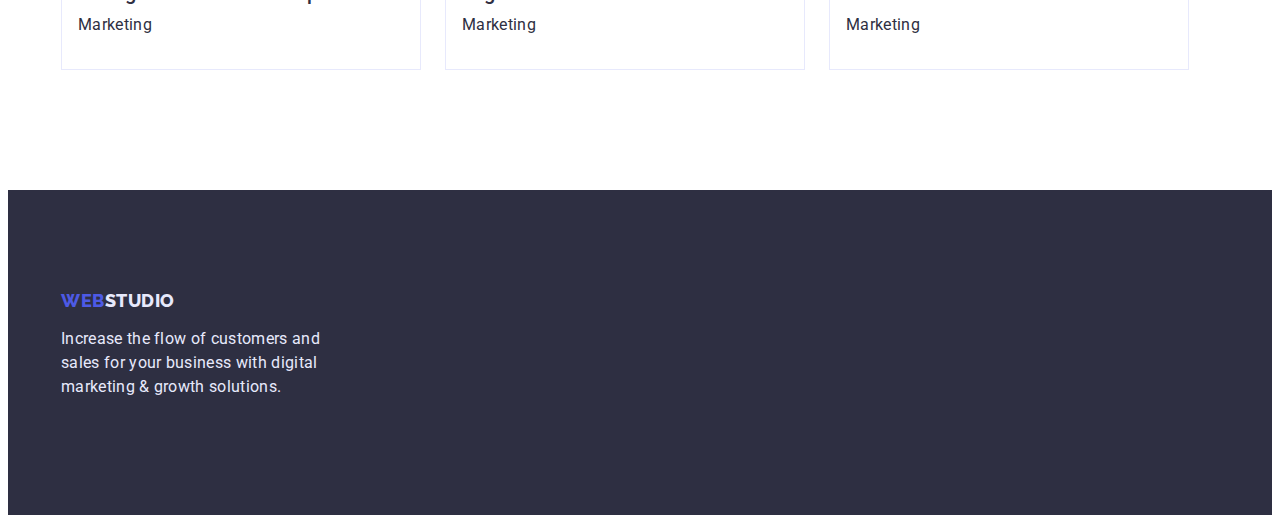
==== commit 23df5d8f: "Update-3 portfolio.html" ====
--- a/portfolio.html
+++ b/portfolio.html
@@ -22,58 +22,60 @@
   </head>
   <body>
     <header class="header container">
-      <nav class="nav">
-        <a href="./index.html" class="nav-logo"><span>Web</span>Studio</a>
-        <ul class="list">
-          <li>
-            <a href="./index.html" class="nav-link">Studio</a>
-          </li>
-          <li>
-            <a href="./portfolio.html" class="nav-link current">Portfolio</a>
-          </li>
-          <li>
-            <a href="" class="nav-link">Contacts</a>
-          </li>
-        </ul>
-      </nav>
-      <address class="adress">
-        <ul class="list">
-          <li>
-            <a href="mailto:info@devstudio.com" class="adress-link"
-              >info@devstudio.com</a
-            >
-          </li>
-          <li>
-            <a href="tel:+110001111111" class="adress-link"
-              >+11 (000) 111-11-11</a
-            >
-          </li>
-        </ul>
-      </address>
+      <div class="container-nav-adress">
+        <nav class="container-main-nav">
+          <a href="./index.html" class="nav-logo"><span>Web</span>Studio</a>
+          <ul class="site-nav list">
+            <li class="point">
+              <a href="./index.html" class="nav-link">Studio</a>
+            </li>
+            <li class="point">
+              <a href="./portfolio.html" class="nav-link current">Portfolio</a>
+            </li>
+            <li class="point">
+              <a href="" class="nav-link">Contacts</a>
+            </li>
+          </ul>
+        </nav>
+        <address class="adress">
+          <ul class="site-adress list">
+            <li class="point">
+              <a href="mailto:info@devstudio.com" class="adress-link"
+                >info@devstudio.com</a
+              >
+            </li>
+            <li class="point">
+              <a href="tel:+110001111111" class="adress-link"
+                >+11 (000) 111-11-11</a
+              >
+            </li>
+          </ul>
+        </address>
+      </div>
     </header>
     <main>
       <section class="section">
         <div class="container-portfolio">
           <h1 class="visually-hidden">Work examples</h1>
-          <ul class="list">
-            <li>
+          <ul class="main-buttons list">
+            <li class="btns">
               <button type="button" class="filter-btn">All</button>
             </li>
-            <li>
+            <li class="btns">
               <button type="button" class="filter-btn">Web Site</button>
             </li>
-            <li>
+            <li class="btns">
               <button type="button" class="filter-btn">App</button>
             </li>
-            <li>
+            <li class="btns">
               <button type="button" class="filter-btn">Design</button>
             </li>
-            <li>
+            <li class="btns">
               <button type="button" class="filter-btn">Marketing</button>
             </li>
           </ul>
-          <ul class="list">
-            <li>
+          <ul class="all-works list">
+            <li class="work-item">
               <img
                 src="./images/img-one.jpg"
                 alt="Banking App Interface Concept"
@@ -85,7 +87,7 @@
                 <p class="text">App</p>
               </div>
             </li>
-            <li>
+            <li class="work-item">
               <img
                 src="./images/img-two.jpg"
                 alt="Cashless Payment"
@@ -97,7 +99,7 @@
                 <p class="text">Marketing</p>
               </div>
             </li>
-            <li>
+            <li class="work-item">
               <img
                 src="./images/img-three.jpg"
                 alt="Meditaion App"
@@ -109,7 +111,7 @@
                 <p class="text">App</p>
               </div>
             </li>
-            <li>
+            <li class="work-item">
               <img
                 src="./images/img-four.jpg"
                 alt="Taxi Service"
@@ -121,7 +123,7 @@
                 <p class="text">Marketing</p>
               </div>
             </li>
-            <li>
+            <li class="work-item">
               <img
                 src="./images/img-five.jpg"
                 alt="Screen Illustrations"
@@ -133,7 +135,7 @@
                 <p class="text">Marketing</p>
               </div>
             </li>
-            <li>
+            <li class="work-item">
               <img
                 src="./images/img-six.jpg"
                 alt="Online Courses"
@@ -145,7 +147,7 @@
                 <p class="text">Marketing</p>
               </div>
             </li>
-            <li>
+            <li class="work-item">
               <img
                 src="./images/img-seven.jpg"
                 alt="Instagram Stories Concept"
@@ -157,7 +159,7 @@
                 <p class="text">Marketing</p>
               </div>
             </li>
-            <li>
+            <li class="work-item">
               <img
                 src="./images/img-eight.jpg"
                 alt="Organic Food"
@@ -169,7 +171,7 @@
                 <p class="text">Marketing</p>
               </div>
             </li>
-            <li>
+            <li class="work-item">
               <img
                 src="./images/img-nine.jpg"
                 alt="Fresh Coffee"
@@ -189,9 +191,8 @@
       <div class="container-footer">
         <a href="./index.html" class="footer-logo"><span>Web</span>Studio</a>
         <p class="footer-text">
-          Increase the flow of customers and <br />
-          sales for your business with digital <br />
-          marketing & growth solutions.
+          Increase the flow of customers and sales for your business with
+          digital marketing & growth solutions.
         </p>
       </div>
     </footer>
--- a/css/styles.css
+++ b/css/styles.css
@@ -30,7 +30,40 @@
 
 /* Site nav */
 
+.header {
+    border-bottom: 1px solid #E7E9FC;
+}
+
+
+.container-nav-adress {
+    display: flex;
+}
+
+.container-main-nav {
+    display: flex;
+    align-items: center;
+}
+
+.site-nav {
+    display: flex;
+}
+/* .site-nav .point {
+    margin-right: 40px;
+}
+
+.site-nav .point:last-child {
+    margin-right: 0;
+} */
+
+.site-nav .point:not(:last-child) {
+    margin-right: 40px;
+}
+
 .nav-logo {
+    margin-top: 24px;
+    margin-bottom: 24px;
+    margin-right: 76px;
+
     color: var(--primary-text-color);
     font-family: 'Raleway', sans-serif, cursive;
     font-weight: 800;
@@ -45,6 +78,10 @@
 }
 
 .nav-link {
+    display: block; 
+    margin-top: 24px;
+    margin-bottom: 24px;
+
     color: var(--primary-text-color);
     font-weight: 500;
     font-size: 16px;
@@ -62,7 +99,25 @@
 .adress {
     font-style: normal;
 }
+
+.site-adress {
+    display: flex;
+    /* margin-right: auto;
+    це як можна замінити мій margin */
+}
+
+.site-adress .point:not(:last-child) {
+    margin-right: 40px;
+    margin-left: 332px; 
+}
+
+
 .adress-link {
+    display: block; 
+    margin-top: 24px;
+    margin-bottom: 24px;
+
+
     color: var(--secondary-text-color);
     font-size: 16px;
     line-height: 1.5;
@@ -72,6 +127,14 @@
 .adress-link:hover,
 .adress-link:focus {
     color: var(--active-color);
+}
+
+.container-portfolio {
+    width: 1158px;
+    margin-left: auto;
+    margin-right: auto;
+    margin-bottom: 120px;
+    /* outline: 3px solid tomato; */
 }
 
 .visually-hidden {
@@ -88,6 +151,16 @@
 }
 /* Buttons */
 
+.main-buttons {
+    display: flex;
+    justify-content: center;
+    margin-top: 96px;
+    margin-bottom: 72px;
+}
+
+.btns:not(:last-child) {
+   margin-right: 24px; 
+}
 
 .filter-btn {
     background: var(--btns-bg-color);
@@ -115,7 +188,39 @@
 }
 
 /* Examples */
+
+.all-works {
+    display: flex;
+    flex-wrap: wrap;
+    margin-bottom: 120px;
+}
+
+.work-item {
+    margin-right: 24px;
+    margin-bottom: 48px;
+}
+
+.work-item:nth-child(3n+3) {
+    margin-right: 0px;
+}
+
+.work-item:nth-child(n + 7) {
+    margin-bottom: 0;
+}
+
+
+.card-bottom {
+    border-left: 1px solid #E7E9FC;
+    border-right: 1px solid #E7E9FC;
+    border-bottom: 1px solid #E7E9FC;
+}
+
 .text {
+    margin-top: 0;
+    margin-bottom: 0;
+    padding-bottom: 32px;
+    padding-left: 16px;
+
     font-size: 16px;
     line-height: 1.5;
     letter-spacing: 0.02em;
@@ -123,6 +228,11 @@
 
 
 .section .title {
+    margin-top: 0;
+    margin-bottom: 8px;
+    padding-top: 32px;
+    padding-left: 16px;
+
     color: var(--primary-text-color); 
     font-weight: 500;
     font-size: 20px;
@@ -132,15 +242,31 @@
 
 /* Footer */
 .footer {
+
+    padding-top: 100px;
+    padding-bottom: 100px;
     background: var(--primary-text-color);
 }
+
+.container-footer {
+    width: 1158px;
+    margin-left: auto;
+    margin-right: auto;
+}
+
 .footer-text {
+    margin-top: 0;
+    max-width: 264px;
+
     color: var(--footer-text-color);
     font-size: 16px;
     line-height: 1.5;
     letter-spacing: 0.02em;
 }
 .footer-logo {
+    display: block;
+    margin-bottom: 16px;
+
     color: var(--footer-text-color);
     font-family: 'Raleway', sans-serif, cursive;
     font-weight: 800;
@@ -156,9 +282,20 @@
 
 /* Studio Page */
 
+
+.container {
+    margin-left: auto;
+    margin-right: auto;
+    /* padding-left: 12px;
+    padding-right: 12px; */
+    width: 1158px;
+    /* outline: 3px solid tomato; */
+}
+
 .hero {
     text-align: center;
     margin-bottom: 120px;
+    padding-top: 188px;
     
     background: var(--primary-text-color);
 }
@@ -204,6 +341,11 @@
     margin-bottom: 120px;
 }
 
+.our-advantages {
+    display: flex;
+    justify-content: center;
+}
+
 .advantages-title {
 
     margin-top: 0;
@@ -217,6 +359,8 @@
 .advantages-text {
 
     margin-top: 0;
+    margin-right: 24px;
+    max-width: 264px;
 
     color: var(--secondary-text-color);
     font-size: 16px;
@@ -244,19 +388,26 @@
     letter-spacing: 0.02em;
 }
 
-
-.container-three {
-  
+.example-images {
+    display: flex;
+}
+
+.technology:not(:last-child) {
+    margin-right: 24px;
 }
 
 .team {
     margin-top: 0;
-    margin-bottom: 120px;
+    margin-bottom: 0;
+    padding-top: 120px;
+    padding-bottom: 120px;
 
     color: var(--primary-text-color);
     background: var(--secondary-section-color);
 }
-.team-card {
+.team-card:not(:last-child) {
+    margin-right: 24px;
+
     background-color: var(--bg-pages-color);
 }
 .team-title {
@@ -272,6 +423,11 @@
     letter-spacing: 0.02em;
 
 }
+
+.cards {
+    display: flex;
+}
+
 .team-member {
 
     margin-top: 0;
@@ -282,6 +438,7 @@
     font-size: 20px;
     line-height: 1.2;
     letter-spacing: 0.02em;
+    text-align: center;
 }
 .team-job {
 
@@ -292,7 +449,8 @@
     font-size: 16px;
     line-height: 1.5;
     letter-spacing: 0.02em;
-}
-
-
-
+    text-align: center;
+}
+
+
+
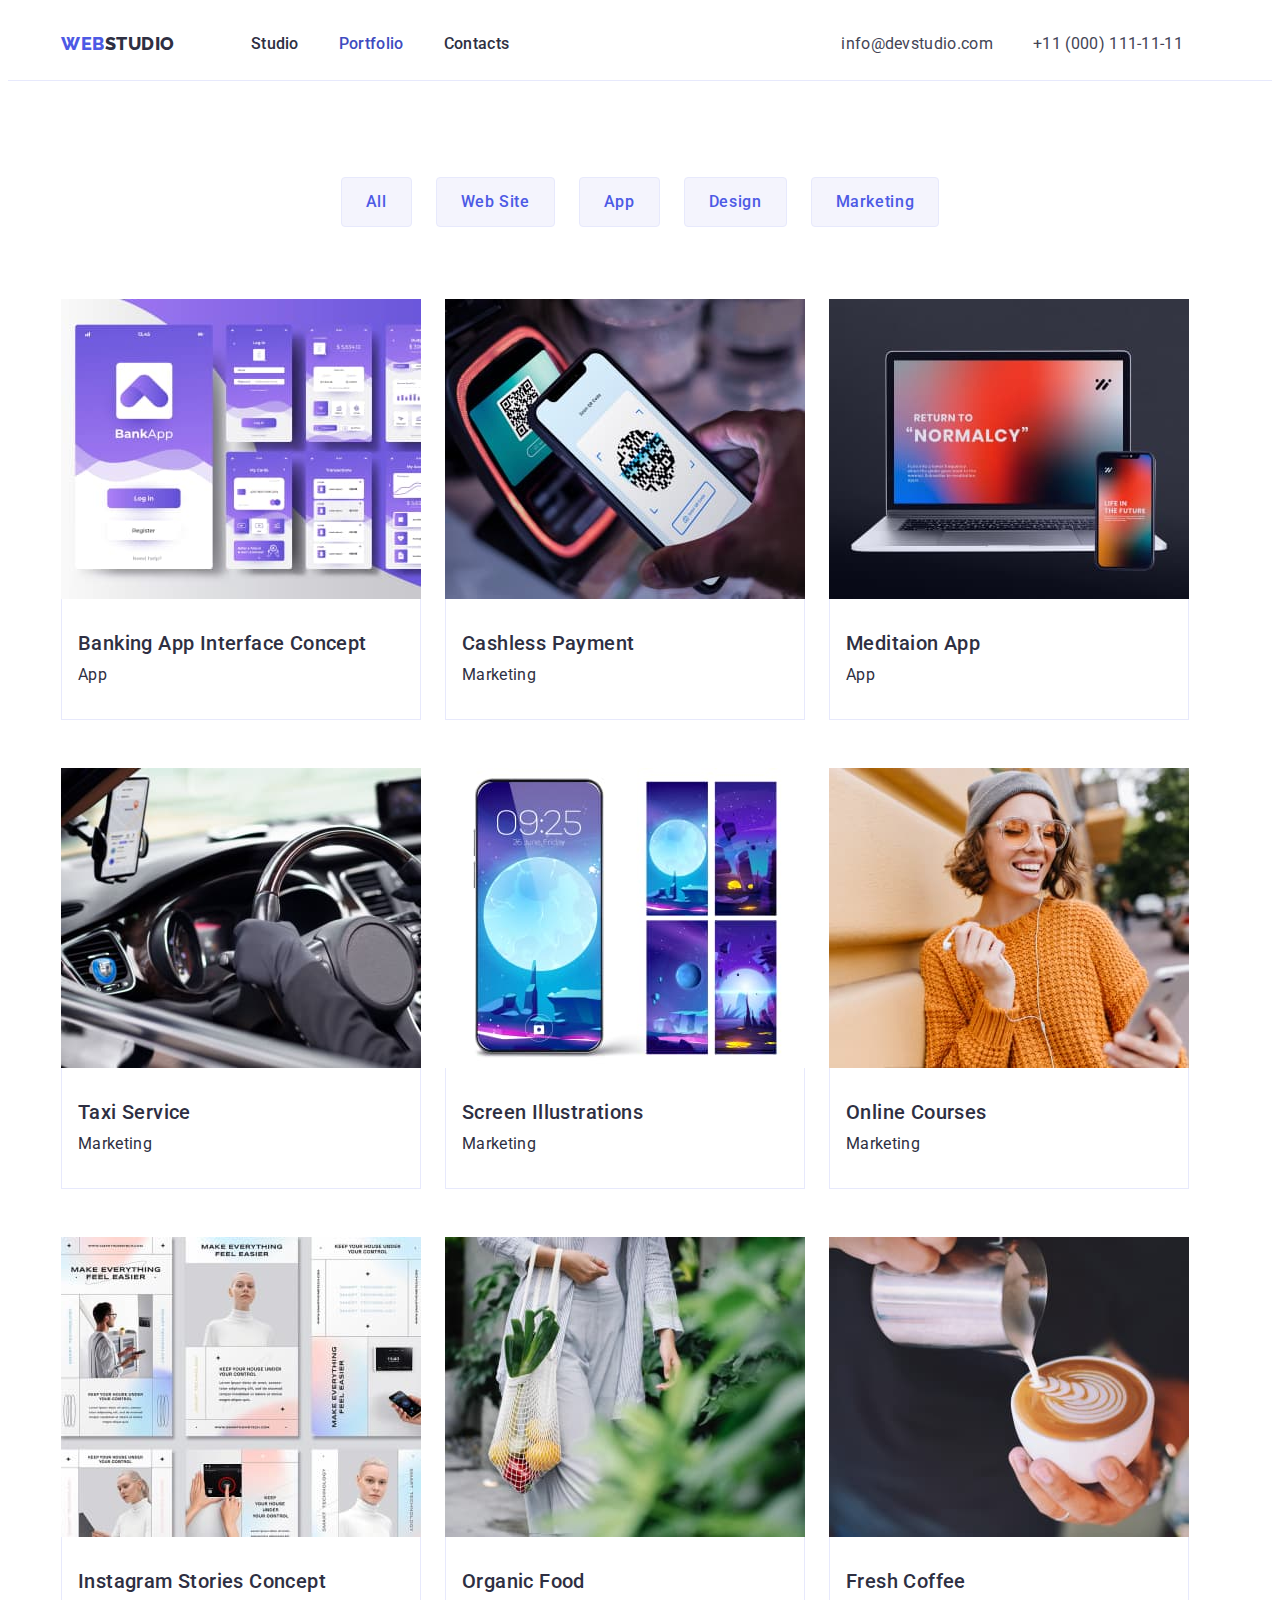
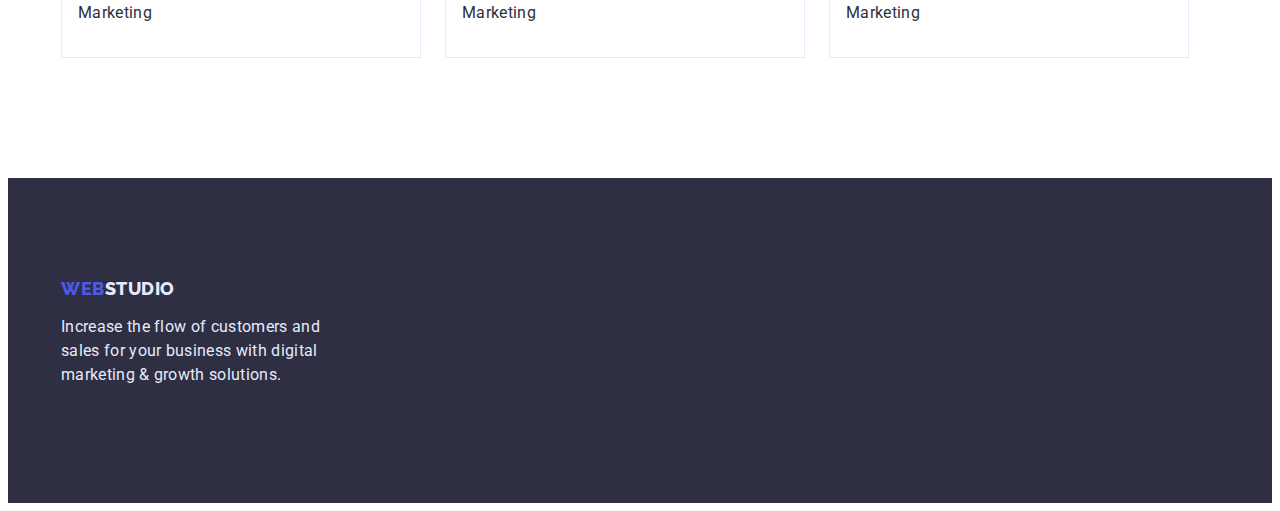
==== commit 9d8f0050: "Update-4 portfolio.html" ====
--- a/portfolio.html
+++ b/portfolio.html
@@ -21,38 +21,42 @@
     <link rel="stylesheet" href="./css/styles.css" />
   </head>
   <body>
-    <header class="header container">
-      <div class="container-nav-adress">
-        <nav class="container-main-nav">
-          <a href="./index.html" class="nav-logo"><span>Web</span>Studio</a>
-          <ul class="site-nav list">
-            <li class="point">
-              <a href="./index.html" class="nav-link">Studio</a>
-            </li>
-            <li class="point">
-              <a href="./portfolio.html" class="nav-link current">Portfolio</a>
-            </li>
-            <li class="point">
-              <a href="" class="nav-link">Contacts</a>
-            </li>
-          </ul>
-        </nav>
-        <address class="adress">
-          <ul class="site-adress list">
-            <li class="point">
-              <a href="mailto:info@devstudio.com" class="adress-link"
-                >info@devstudio.com</a
-              >
-            </li>
-            <li class="point">
-              <a href="tel:+110001111111" class="adress-link"
-                >+11 (000) 111-11-11</a
-              >
-            </li>
-          </ul>
-        </address>
-      </div>
-    </header>
+    <div class="border-container">
+      <header class="header container">
+        <div class="container-nav-adress">
+          <nav class="container-main-nav">
+            <a href="./index.html" class="nav-logo"><span>Web</span>Studio</a>
+            <ul class="site-nav list">
+              <li class="point">
+                <a href="./index.html" class="nav-link">Studio</a>
+              </li>
+              <li class="point">
+                <a href="./portfolio.html" class="nav-link current"
+                  >Portfolio</a
+                >
+              </li>
+              <li class="point">
+                <a href="" class="nav-link">Contacts</a>
+              </li>
+            </ul>
+          </nav>
+          <address class="adress">
+            <ul class="site-adress list">
+              <li class="point">
+                <a href="mailto:info@devstudio.com" class="adress-link"
+                  >info@devstudio.com</a
+                >
+              </li>
+              <li class="point">
+                <a href="tel:+110001111111" class="adress-link"
+                  >+11 (000) 111-11-11</a
+                >
+              </li>
+            </ul>
+          </address>
+        </div>
+      </header>
+    </div>
     <main>
       <section class="section">
         <div class="container-portfolio">
--- a/css/styles.css
+++ b/css/styles.css
@@ -28,13 +28,19 @@
     list-style: none;
 }
 
+img {
+    display: block;
+    max-width: 100%;
+    height: auto;
+}
+
+
 /* Site nav */
 
-.header {
+.border-container {
     border-bottom: 1px solid #E7E9FC;
 }
 
-
 .container-nav-adress {
     display: flex;
 }
@@ -47,21 +53,14 @@
 .site-nav {
     display: flex;
 }
-/* .site-nav .point {
-    margin-right: 40px;
-}
-
-.site-nav .point:last-child {
-    margin-right: 0;
-} */
 
 .site-nav .point:not(:last-child) {
     margin-right: 40px;
 }
 
 .nav-logo {
-    margin-top: 24px;
-    margin-bottom: 24px;
+    padding-top: 24px;
+    padding-bottom: 24px;
     margin-right: 76px;
 
     color: var(--primary-text-color);
@@ -79,8 +78,8 @@
 
 .nav-link {
     display: block; 
-    margin-top: 24px;
-    margin-bottom: 24px;
+    padding-top: 24px;
+    padding-bottom: 24px;
 
     color: var(--primary-text-color);
     font-weight: 500;
@@ -102,8 +101,6 @@
 
 .site-adress {
     display: flex;
-    /* margin-right: auto;
-    це як можна замінити мій margin */
 }
 
 .site-adress .point:not(:last-child) {
@@ -133,8 +130,7 @@
     width: 1158px;
     margin-left: auto;
     margin-right: auto;
-    margin-bottom: 120px;
-    /* outline: 3px solid tomato; */
+    padding: 0 15px;
 }
 
 .visually-hidden {
@@ -192,10 +188,11 @@
 .all-works {
     display: flex;
     flex-wrap: wrap;
-    margin-bottom: 120px;
+    padding-bottom: 120px;
 }
 
 .work-item {
+    width: calc(100% 48px/3);
     margin-right: 24px;
     margin-bottom: 48px;
 }
@@ -286,15 +283,12 @@
 .container {
     margin-left: auto;
     margin-right: auto;
-    /* padding-left: 12px;
-    padding-right: 12px; */
-    width: 1158px;
-    /* outline: 3px solid tomato; */
+    padding: 0 15px;
+    max-width: 1158px;
 }
 
 .hero {
     text-align: center;
-    margin-bottom: 120px;
     padding-top: 188px;
     
     background: var(--primary-text-color);
@@ -338,7 +332,8 @@
 }
 
 .container-one {
-    margin-bottom: 120px;
+    padding-top: 120px;
+    padding-bottom: 120px;
 }
 
 .our-advantages {
@@ -349,6 +344,7 @@
 .advantages-title {
 
     margin-top: 0;
+    margin-bottom: 8px;
 
     color: var(--primary-text-color);
     font-weight: 500;
@@ -359,8 +355,10 @@
 .advantages-text {
 
     margin-top: 0;
+    margin-bottom: 0;
     margin-right: 24px;
-    max-width: 264px;
+    width: 264px;
+
 
     color: var(--secondary-text-color);
     font-size: 16px;
@@ -369,7 +367,7 @@
 }
 
 .container-two {
-    margin-bottom: 120px;
+    padding-bottom: 120px;
 }
 
 
@@ -392,6 +390,10 @@
     display: flex;
 }
 
+.technology {
+    width: calc(100%-48px/3);
+}
+
 .technology:not(:last-child) {
     margin-right: 24px;
 }
@@ -405,15 +407,21 @@
     color: var(--primary-text-color);
     background: var(--secondary-section-color);
 }
+
+.team-card {
+    width: calc(100% 72px/4);
+
+    background-color: var(--bg-pages-color);
+}
+
 .team-card:not(:last-child) {
     margin-right: 24px;
-
-    background-color: var(--bg-pages-color);
 }
 .team-title {
 
     margin-top: 0;
-    margin-bottom: 72px;
+    margin-bottom: 0;
+    padding-bottom: 72px;
 
     color: var(--primary-text-color);
     font-size: 36px;
@@ -428,6 +436,13 @@
     display: flex;
 }
 
+.card-description {
+    padding-top: 32px;
+    padding-bottom: 32px;
+    padding-left: 16px;
+    padding-right: 16px;
+}
+
 .team-member {
 
     margin-top: 0;
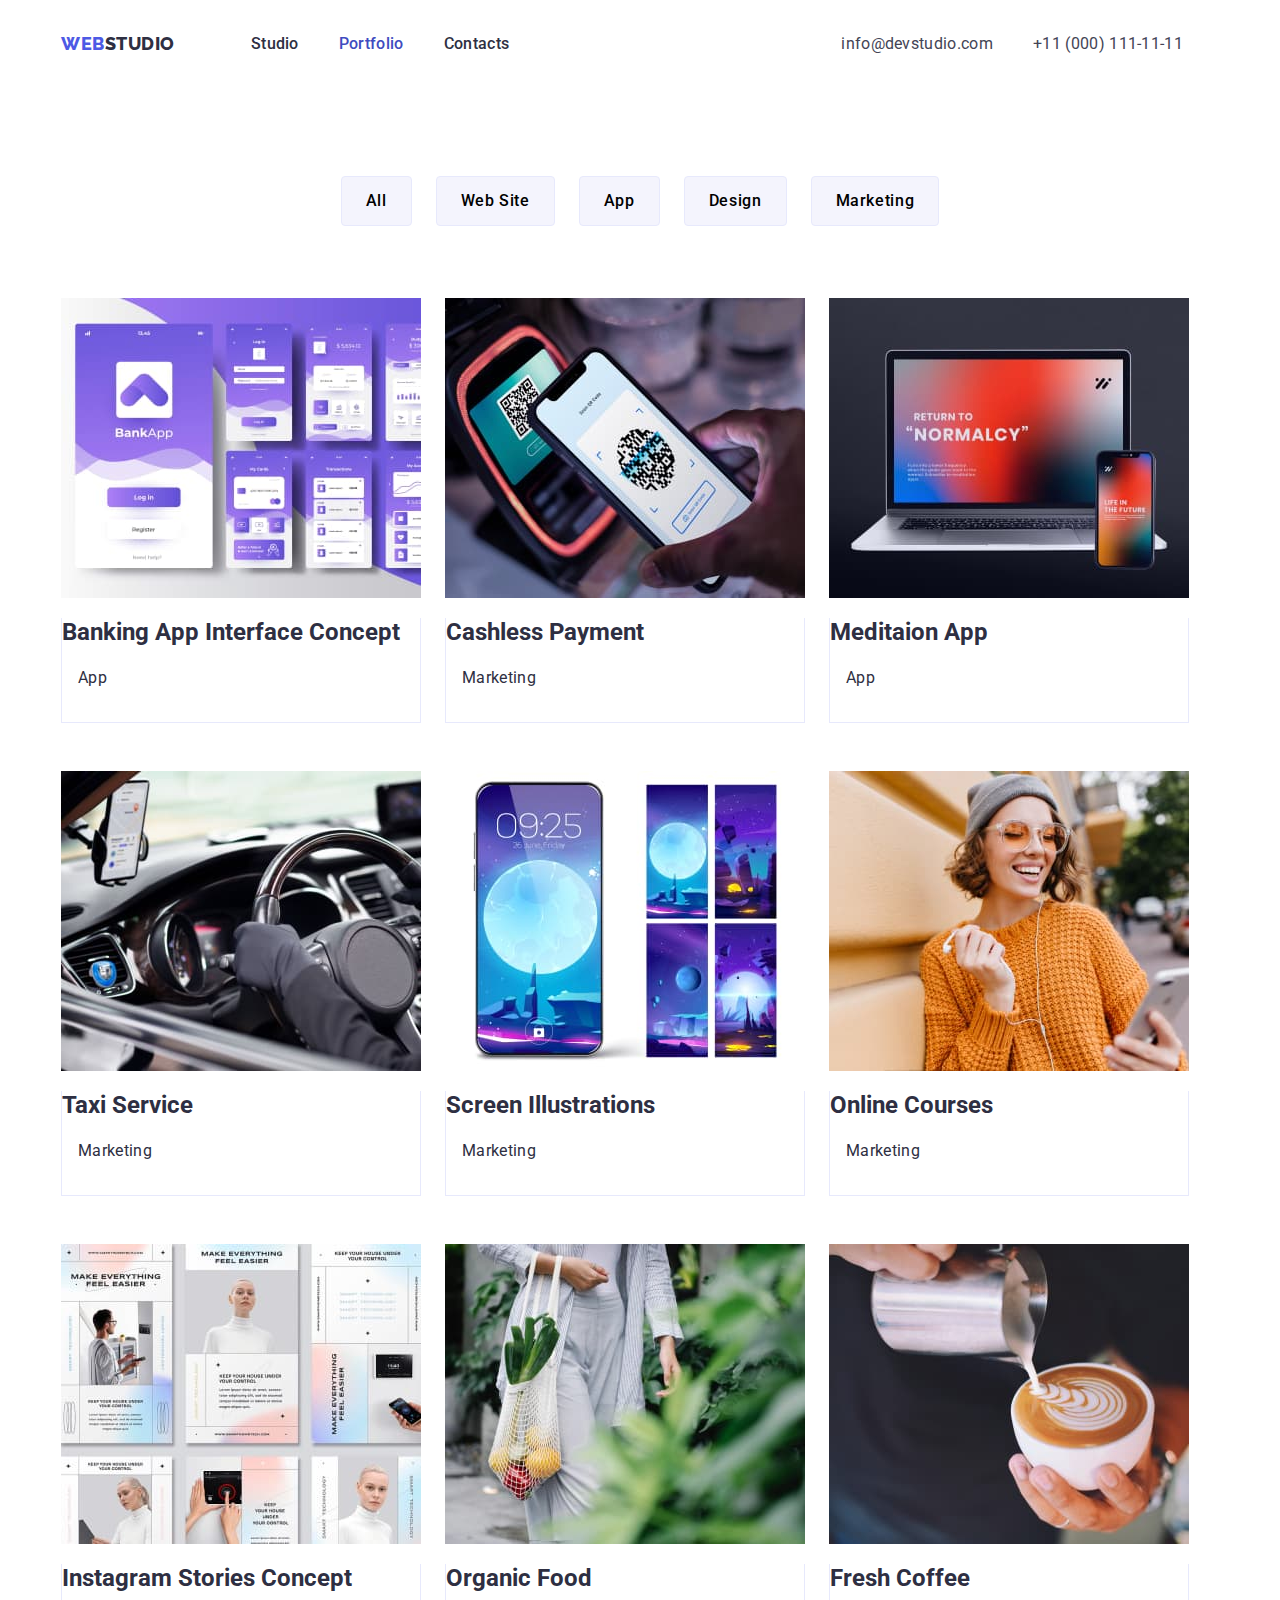
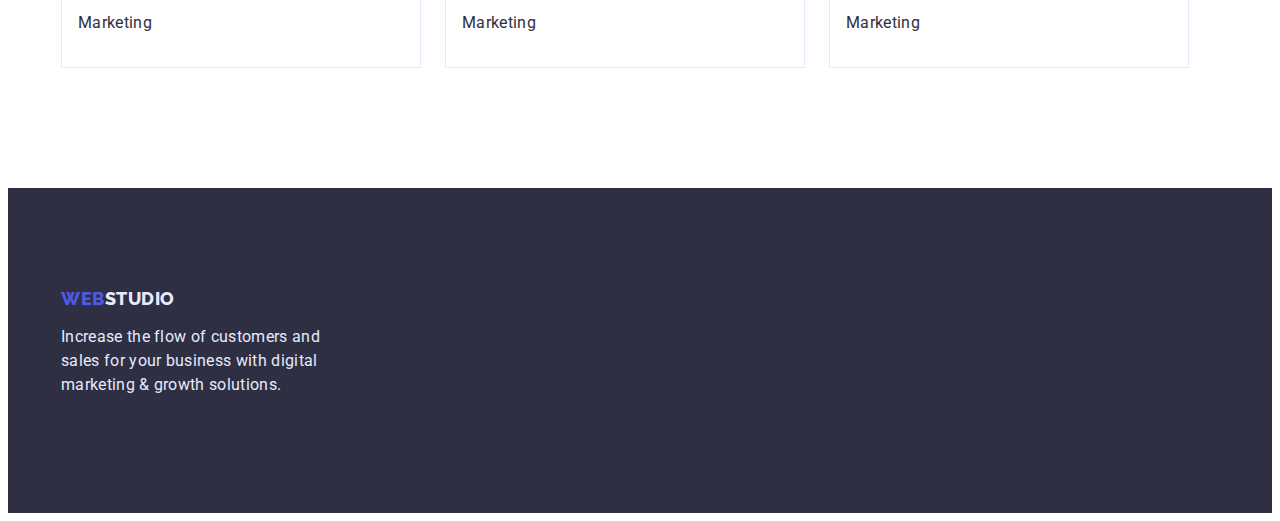
==== commit 3c21c93e: "Update-6 portfolio.html" ====
--- a/portfolio.html
+++ b/portfolio.html
@@ -21,9 +21,8 @@
     <link rel="stylesheet" href="./css/styles.css" />
   </head>
   <body>
-    <div class="border-container">
-      <header class="header container">
-        <div class="container-nav-adress">
+      <header class="header">
+        <div class="container container-nav-adress">
           <nav class="container-main-nav">
             <a href="./index.html" class="nav-logo"><span>Web</span>Studio</a>
             <ul class="site-nav list">
@@ -54,11 +53,10 @@
               </li>
             </ul>
           </address>
-        </div>
       </header>
     </div>
     <main>
-      <section class="section">
+      <section class="one-section">
         <div class="container-portfolio">
           <h1 class="visually-hidden">Work examples</h1>
           <ul class="main-buttons list">
@@ -192,7 +190,7 @@
       </section>
     </main>
     <footer class="footer">
-      <div class="container-footer">
+      <div class="container-footer container-portfolio">
         <a href="./index.html" class="footer-logo"><span>Web</span>Studio</a>
         <p class="footer-text">
           Increase the flow of customers and sales for your business with
